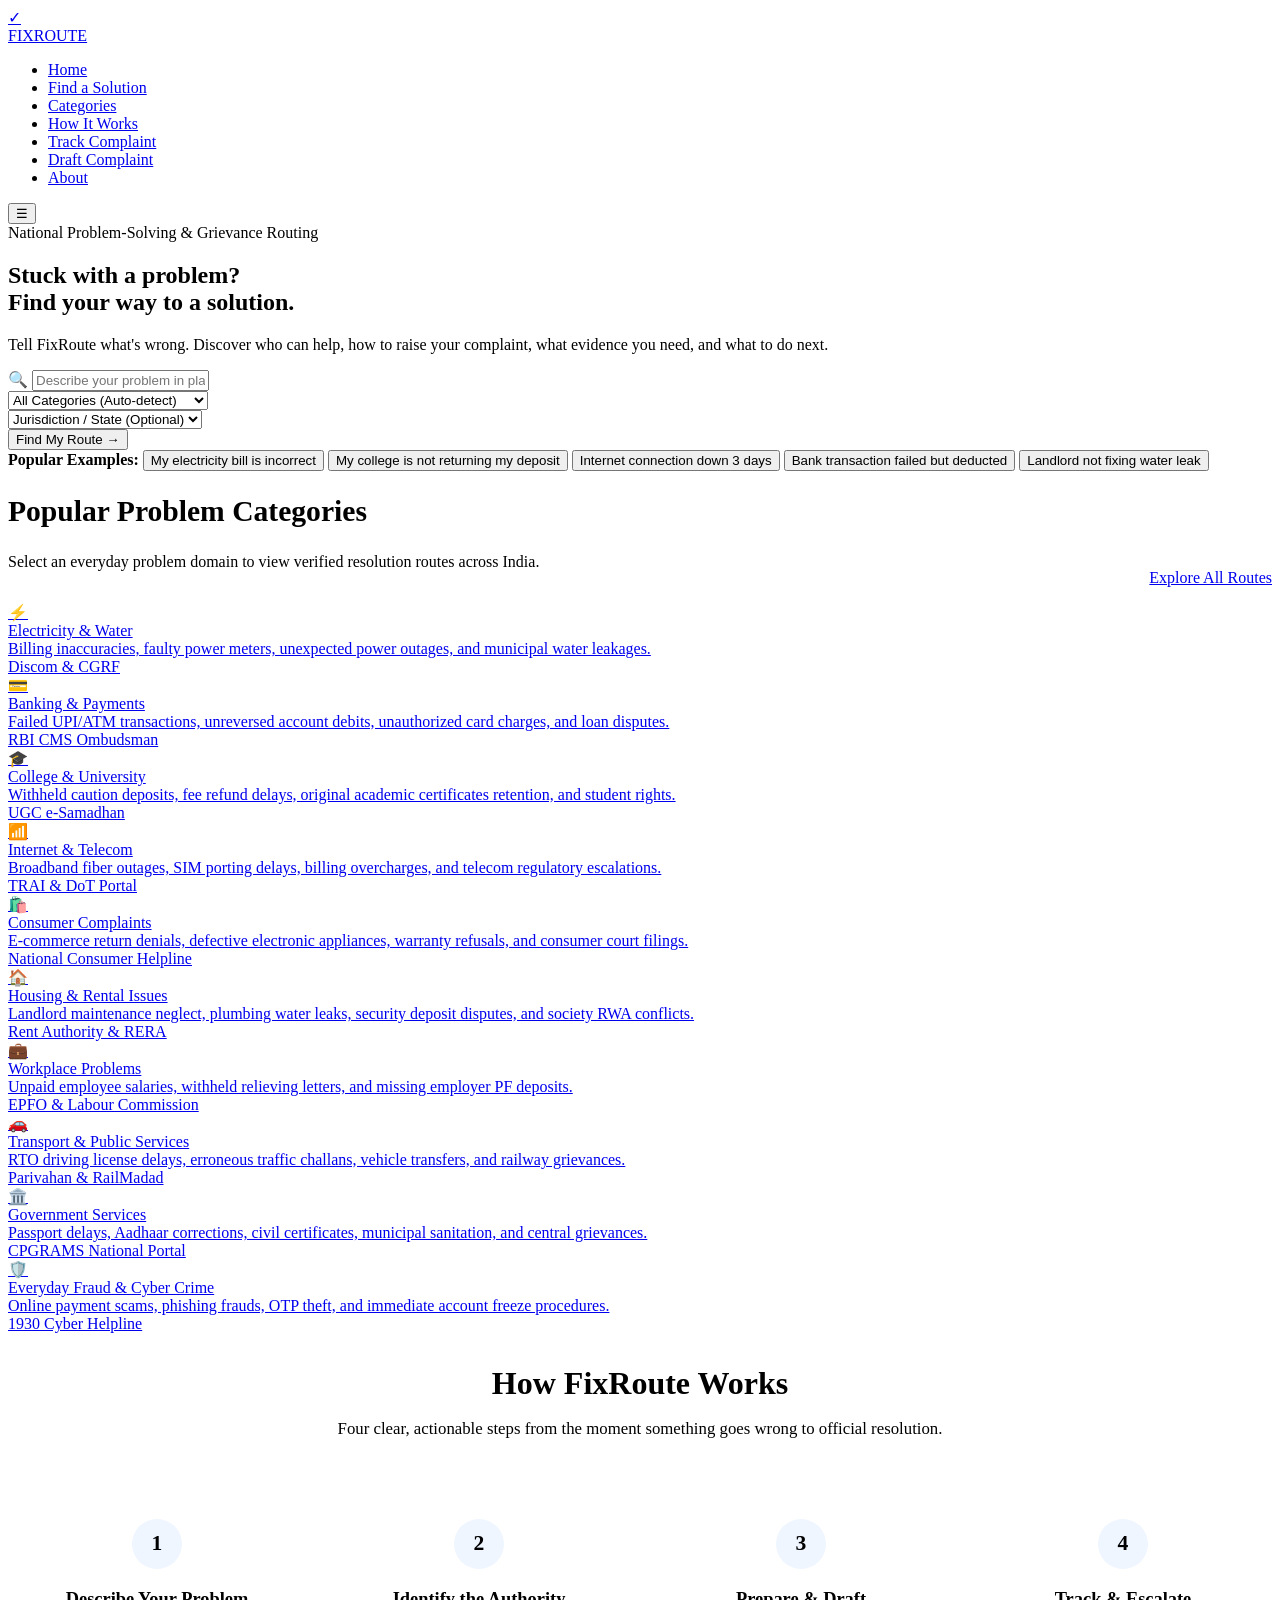
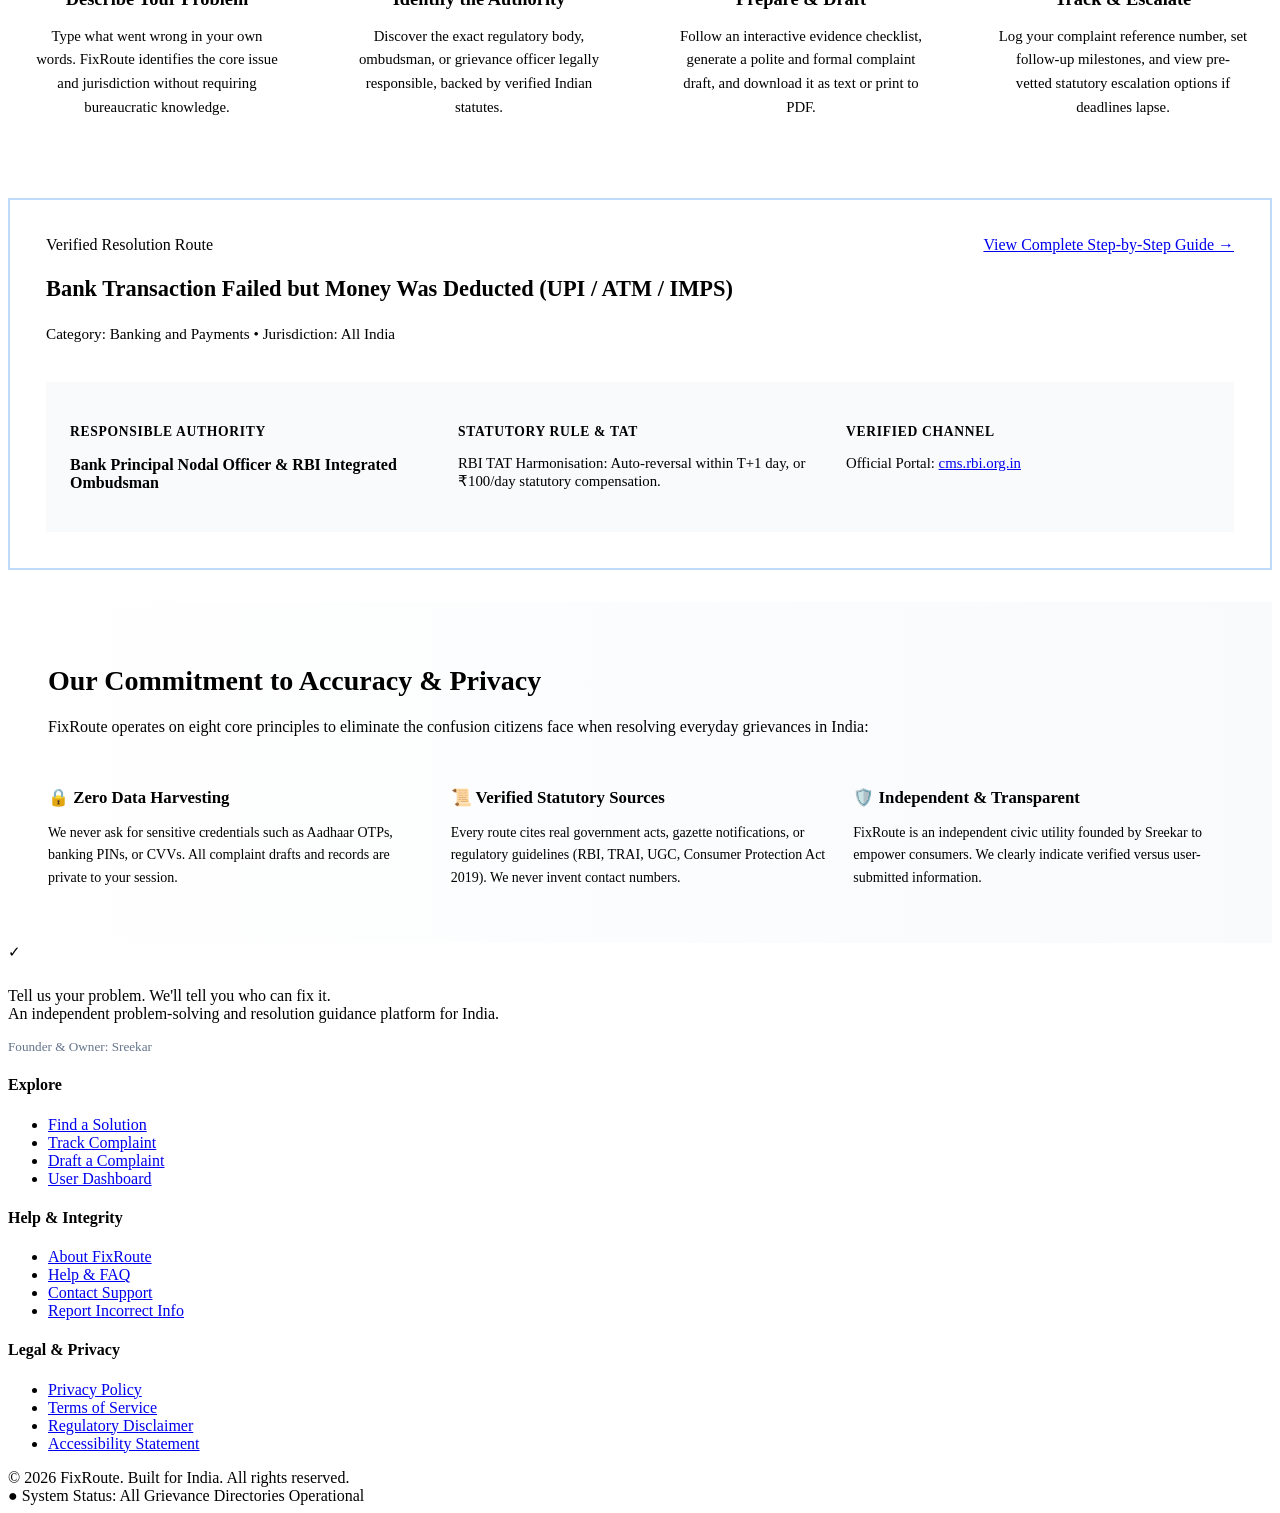
==== frontend/index.html @ 2806e654 "Initial commit: FixRoute production-ready problem-solving platform" ====
<!DOCTYPE html>
<html lang="en">
<head>
  <meta charset="UTF-8">
  <meta name="viewport" content="width=device-width, initial-scale=1.0">
  <title>FixRoute — Tell us your problem. We'll tell you who can fix it.</title>
  <meta name="description" content="FixRoute is India's problem-solving and complaint-routing platform. Identify responsible authorities, gather evidence, draft complaints, and track resolutions.">
  <link rel="stylesheet" href="/static/css/brand.css">
  <link rel="stylesheet" href="/static/css/layout.css">
  <link rel="stylesheet" href="/static/css/components.css">
  <link rel="preconnect" href="https://fonts.googleapis.com">
  <link rel="preconnect" href="https://fonts.gstatic.com" crossorigin>
  <link href="https://fonts.googleapis.com/css2?family=Inter:wght@400;500;600;700;800&display=swap" rel="stylesheet">
</head>
<body>

  <!-- Navigation Bar -->
  <header class="site-header">
    <div class="header-container">
      <a href="/" class="brand-logo">
        <div class="brand-icon">✓</div>
        <span>FIXROUTE</span>
      </a>
      <ul class="nav-links" id="nav-links">
        <li><a href="/" class="nav-link active">Home</a></li>
        <li><a href="/search" class="nav-link">Find a Solution</a></li>
        <li><a href="#categories" class="nav-link">Categories</a></li>
        <li><a href="#how-it-works" class="nav-link">How It Works</a></li>
        <li><a href="/tracker" class="nav-link">Track Complaint</a></li>
        <li><a href="/complaint-generator" class="nav-link">Draft Complaint</a></li>
        <li><a href="/about" class="nav-link">About</a></li>
      </ul>
      <div class="nav-auth" id="nav-auth-container">
        <!-- Injected dynamically by nav.js -->
      </div>
      <button class="mobile-toggle" id="mobile-menu-toggle" aria-label="Toggle Navigation Menu">☰</button>
    </div>
  </header>

  <!-- Hero Section -->
  <section class="hero-section">
    <div class="hero-content">
      <div class="hero-tagline">National Problem-Solving & Grievance Routing</div>
      <h1 class="hero-title">Stuck with a problem?<br>Find your way to a solution.</h1>
      <p class="hero-subtitle">
        Tell FixRoute what's wrong. Discover who can help, how to raise your complaint, what evidence you need, and what to do next.
      </p>

      <!-- Main Search Box Card -->
      <div class="search-card">
        <form id="hero-search-form" onsubmit="handleHeroSearch(event)">
          <div class="search-input-wrapper">
            <span class="search-icon">🔍</span>
            <input type="text" id="hero-query-input" class="search-input-main" 
                   placeholder="Describe your problem in plain words (e.g. Bank transaction failed, landlord won't fix leak...)" 
                   required autocomplete="off">
          </div>
          <div class="search-filters-row">
            <div>
              <select id="hero-category-select" class="form-select">
                <option value="">All Categories (Auto-detect)</option>
                <option value="electricity-water">Electricity and Water</option>
                <option value="banking-payments">Banking and Payments</option>
                <option value="college-university">College and University</option>
                <option value="internet-telecom">Internet and Telecom</option>
                <option value="housing-rental">Housing and Rental Issues</option>
                <option value="consumer-complaints">Consumer Complaints</option>
                <option value="workplace-problems">Workplace Problems</option>
                <option value="transport-public">Transport and Public Services</option>
                <option value="government-services">Government Services</option>
                <option value="cybercrime-fraud">Cyber Crime & Fraud</option>
              </select>
            </div>
            <div>
              <select id="hero-state-select" class="form-select">
                <option value="">Jurisdiction / State (Optional)</option>
                <option value="All India">All India (National)</option>
                <option value="Maharashtra">Maharashtra</option>
                <option value="Karnataka">Karnataka</option>
                <option value="Delhi">Delhi NCT</option>
                <option value="Tamil Nadu">Tamil Nadu</option>
                <option value="Telangana">Telangana</option>
                <option value="Uttar Pradesh">Uttar Pradesh</option>
                <option value="Gujarat">Gujarat</option>
                <option value="West Bengal">West Bengal</option>
                <option value="Rajasthan">Rajasthan</option>
                <option value="Kerala">Kerala</option>
              </select>
            </div>
            <div>
              <button type="submit" class="btn btn-primary" style="height: 100%; white-space: nowrap;">
                Find My Route &rarr;
              </button>
            </div>
          </div>
        </form>

        <!-- Example Search Chips -->
        <div class="search-examples">
          <span style="font-weight: 600;">Popular Examples:</span>
          <button type="button" class="chip-btn" onclick="populateHeroQuery('My electricity bill is incorrect.')">My electricity bill is incorrect</button>
          <button type="button" class="chip-btn" onclick="populateHeroQuery('My college is not returning my deposit.')">My college is not returning my deposit</button>
          <button type="button" class="chip-btn" onclick="populateHeroQuery('My internet connection has been down for three days.')">Internet connection down 3 days</button>
          <button type="button" class="chip-btn" onclick="populateHeroQuery('My bank transaction failed but money was deducted.')">Bank transaction failed but deducted</button>
          <button type="button" class="chip-btn" onclick="populateHeroQuery('My landlord is not fixing a water leak.')">Landlord not fixing water leak</button>
        </div>
      </div>
    </div>
  </section>

  <!-- Popular Problem Categories Section -->
  <section class="container" id="categories">
    <div style="display: flex; justify-content: space-between; align-items: flex-end; margin-bottom: 1rem;">
      <div>
        <h2 style="font-size: 1.85rem;">Popular Problem Categories</h2>
        <p style="color: var(--text-muted); font-size: 1rem; margin-top: 0.25rem;">
          Select an everyday problem domain to view verified resolution routes across India.
        </p>
      </div>
      <a href="/search" class="btn btn-outline btn-sm">Explore All Routes</a>
    </div>

    <div class="categories-grid" id="categories-container">
      <!-- Loaded dynamically via JavaScript with fallback -->
      <a href="/search?category=electricity-water" class="category-card">
        <div class="category-icon-box">⚡</div>
        <div class="category-title">Electricity & Water</div>
        <div class="category-desc">Billing inaccuracies, faulty power meters, unexpected power outages, and municipal water leakages.</div>
        <span class="badge badge-category" style="align-self: flex-start;">Discom & CGRF</span>
      </a>

      <a href="/search?category=banking-payments" class="category-card">
        <div class="category-icon-box">💳</div>
        <div class="category-title">Banking & Payments</div>
        <div class="category-desc">Failed UPI/ATM transactions, unreversed account debits, unauthorized card charges, and loan disputes.</div>
        <span class="badge badge-category" style="align-self: flex-start;">RBI CMS Ombudsman</span>
      </a>

      <a href="/search?category=college-university" class="category-card">
        <div class="category-icon-box">🎓</div>
        <div class="category-title">College & University</div>
        <div class="category-desc">Withheld caution deposits, fee refund delays, original academic certificates retention, and student rights.</div>
        <span class="badge badge-category" style="align-self: flex-start;">UGC e-Samadhan</span>
      </a>

      <a href="/search?category=internet-telecom" class="category-card">
        <div class="category-icon-box">📶</div>
        <div class="category-title">Internet & Telecom</div>
        <div class="category-desc">Broadband fiber outages, SIM porting delays, billing overcharges, and telecom regulatory escalations.</div>
        <span class="badge badge-category" style="align-self: flex-start;">TRAI & DoT Portal</span>
      </a>

      <a href="/search?category=consumer-complaints" class="category-card">
        <div class="category-icon-box">🛍️</div>
        <div class="category-title">Consumer Complaints</div>
        <div class="category-desc">E-commerce return denials, defective electronic appliances, warranty refusals, and consumer court filings.</div>
        <span class="badge badge-category" style="align-self: flex-start;">National Consumer Helpline</span>
      </a>

      <a href="/search?category=housing-rental" class="category-card">
        <div class="category-icon-box">🏠</div>
        <div class="category-title">Housing & Rental Issues</div>
        <div class="category-desc">Landlord maintenance neglect, plumbing water leaks, security deposit disputes, and society RWA conflicts.</div>
        <span class="badge badge-category" style="align-self: flex-start;">Rent Authority & RERA</span>
      </a>

      <a href="/search?category=workplace-problems" class="category-card">
        <div class="category-icon-box">💼</div>
        <div class="category-title">Workplace Problems</div>
        <div class="category-desc">Unpaid employee salaries, withheld relieving letters, and missing employer PF deposits.</div>
        <span class="badge badge-category" style="align-self: flex-start;">EPFO & Labour Commission</span>
      </a>

      <a href="/search?category=transport-public" class="category-card">
        <div class="category-icon-box">🚗</div>
        <div class="category-title">Transport & Public Services</div>
        <div class="category-desc">RTO driving license delays, erroneous traffic challans, vehicle transfers, and railway grievances.</div>
        <span class="badge badge-category" style="align-self: flex-start;">Parivahan & RailMadad</span>
      </a>

      <a href="/search?category=government-services" class="category-card">
        <div class="category-icon-box">🏛️</div>
        <div class="category-title">Government Services</div>
        <div class="category-desc">Passport delays, Aadhaar corrections, civil certificates, municipal sanitation, and central grievances.</div>
        <span class="badge badge-category" style="align-self: flex-start;">CPGRAMS National Portal</span>
      </a>

      <a href="/search?category=cybercrime-fraud" class="category-card">
        <div class="category-icon-box">🛡️</div>
        <div class="category-title">Everyday Fraud & Cyber Crime</div>
        <div class="category-desc">Online payment scams, phishing frauds, OTP theft, and immediate account freeze procedures.</div>
        <span class="badge badge-category" style="align-self: flex-start;">1930 Cyber Helpline</span>
      </a>
    </div>
  </section>

  <!-- How FixRoute Works Section -->
  <section class="container" id="how-it-works" style="margin-top: 2rem;">
    <div style="text-align: center; max-width: 680px; margin: 0 auto 3rem;">
      <h2 style="font-size: 2rem; margin-bottom: 0.75rem;">How FixRoute Works</h2>
      <p style="color: var(--text-muted); font-size: 1.05rem;">
        Four clear, actionable steps from the moment something goes wrong to official resolution.
      </p>
    </div>

    <div style="display: grid; grid-template-columns: repeat(auto-fit, minmax(240px, 1fr)); gap: 1.5rem;">
      <div class="card" style="text-align: center; padding: 2rem 1.5rem;">
        <div style="width: 50px; height: 50px; background: #EFF6FF; color: var(--secondary-blue); border-radius: 50%; display: flex; align-items: center; justify-content: center; font-size: 1.35rem; font-weight: 800; margin: 0 auto 1.25rem;">1</div>
        <h3 style="font-size: 1.15rem; margin-bottom: 0.5rem;">Describe Your Problem</h3>
        <p style="font-size: 0.925rem; color: var(--text-muted); line-height: 1.6;">
          Type what went wrong in your own words. FixRoute identifies the core issue and jurisdiction without requiring bureaucratic knowledge.
        </p>
      </div>

      <div class="card" style="text-align: center; padding: 2rem 1.5rem;">
        <div style="width: 50px; height: 50px; background: #EFF6FF; color: var(--secondary-blue); border-radius: 50%; display: flex; align-items: center; justify-content: center; font-size: 1.35rem; font-weight: 800; margin: 0 auto 1.25rem;">2</div>
        <h3 style="font-size: 1.15rem; margin-bottom: 0.5rem;">Identify the Authority</h3>
        <p style="font-size: 0.925rem; color: var(--text-muted); line-height: 1.6;">
          Discover the exact regulatory body, ombudsman, or grievance officer legally responsible, backed by verified Indian statutes.
        </p>
      </div>

      <div class="card" style="text-align: center; padding: 2rem 1.5rem;">
        <div style="width: 50px; height: 50px; background: #EFF6FF; color: var(--secondary-blue); border-radius: 50%; display: flex; align-items: center; justify-content: center; font-size: 1.35rem; font-weight: 800; margin: 0 auto 1.25rem;">3</div>
        <h3 style="font-size: 1.15rem; margin-bottom: 0.5rem;">Prepare & Draft</h3>
        <p style="font-size: 0.925rem; color: var(--text-muted); line-height: 1.6;">
          Follow an interactive evidence checklist, generate a polite and formal complaint draft, and download it as text or print to PDF.
        </p>
      </div>

      <div class="card" style="text-align: center; padding: 2rem 1.5rem;">
        <div style="width: 50px; height: 50px; background: #EFF6FF; color: var(--secondary-blue); border-radius: 50%; display: flex; align-items: center; justify-content: center; font-size: 1.35rem; font-weight: 800; margin: 0 auto 1.25rem;">4</div>
        <h3 style="font-size: 1.15rem; margin-bottom: 0.5rem;">Track & Escalate</h3>
        <p style="font-size: 0.925rem; color: var(--text-muted); line-height: 1.6;">
          Log your complaint reference number, set follow-up milestones, and view pre-vetted statutory escalation options if deadlines lapse.
        </p>
      </div>
    </div>
  </section>

  <!-- Example Solution Route Section -->
  <section class="container" style="margin-top: 2rem;">
    <div class="card" style="border: 2px solid #BFDBFE; background: #FFFFFF; padding: 2.25rem;">
      <div style="display: flex; justify-content: space-between; align-items: flex-start; flex-wrap: wrap; gap: 1rem; margin-bottom: 1.25rem;">
        <div>
          <span class="badge badge-verified" style="margin-bottom: 0.5rem;">Verified Resolution Route</span>
          <h3 style="font-size: 1.4rem; color: var(--primary-navy);">Bank Transaction Failed but Money Was Deducted (UPI / ATM / IMPS)</h3>
          <p style="color: var(--text-muted); font-size: 0.95rem;">Category: Banking and Payments &bull; Jurisdiction: All India</p>
        </div>
        <a href="/route-detail?id=bank-transaction-failed-money-deducted" class="btn btn-primary btn-sm">View Complete Step-by-Step Guide &rarr;</a>
      </div>

      <div style="display: grid; grid-template-columns: repeat(auto-fit, minmax(280px, 1fr)); gap: 1.5rem; margin-top: 1.5rem; background: #F8FAFC; padding: 1.5rem; border-radius: var(--radius-md);">
        <div>
          <h4 style="font-size: 0.85rem; text-transform: uppercase; color: var(--text-muted); letter-spacing: 0.05em; margin-bottom: 0.35rem;">Responsible Authority</h4>
          <p style="font-weight: 700; color: var(--primary-navy);">Bank Principal Nodal Officer & RBI Integrated Ombudsman</p>
        </div>
        <div>
          <h4 style="font-size: 0.85rem; text-transform: uppercase; color: var(--text-muted); letter-spacing: 0.05em; margin-bottom: 0.35rem;">Statutory Rule & TAT</h4>
          <p style="font-size: 0.925rem;">RBI TAT Harmonisation: Auto-reversal within T+1 day, or ₹100/day statutory compensation.</p>
        </div>
        <div>
          <h4 style="font-size: 0.85rem; text-transform: uppercase; color: var(--text-muted); letter-spacing: 0.05em; margin-bottom: 0.35rem;">Verified Channel</h4>
          <p style="font-size: 0.925rem;">Official Portal: <a href="https://cms.rbi.org.in/" target="_blank" rel="noopener">cms.rbi.org.in</a></p>
        </div>
      </div>
    </div>
  </section>

  <!-- Trust & Transparency Section -->
  <section class="container" style="margin-top: 2rem;">
    <div class="card" style="padding: 2.5rem; background: linear-gradient(to right, #FFFFFF, #F8FAFC);">
      <h2 style="font-size: 1.75rem; margin-bottom: 1rem;">Our Commitment to Accuracy & Privacy</h2>
      <p style="color: var(--text-muted); line-height: 1.7; font-size: 1rem; margin-bottom: 1.5rem;">
        FixRoute operates on eight core principles to eliminate the confusion citizens face when resolving everyday grievances in India:
      </p>

      <div style="display: grid; grid-template-columns: repeat(auto-fit, minmax(280px, 1fr)); gap: 1.5rem;">
        <div>
          <h4 style="font-size: 1.05rem; margin-bottom: 0.35rem; color: var(--primary-navy);">🔒 Zero Data Harvesting</h4>
          <p style="font-size: 0.875rem; color: var(--text-muted); line-height: 1.6;">
            We never ask for sensitive credentials such as Aadhaar OTPs, banking PINs, or CVVs. All complaint drafts and records are private to your session.
          </p>
        </div>

        <div>
          <h4 style="font-size: 1.05rem; margin-bottom: 0.35rem; color: var(--primary-navy);">📜 Verified Statutory Sources</h4>
          <p style="font-size: 0.875rem; color: var(--text-muted); line-height: 1.6;">
            Every route cites real government acts, gazette notifications, or regulatory guidelines (RBI, TRAI, UGC, Consumer Protection Act 2019). We never invent contact numbers.
          </p>
        </div>

        <div>
          <h4 style="font-size: 1.05rem; margin-bottom: 0.35rem; color: var(--primary-navy);">🛡️ Independent & Transparent</h4>
          <p style="font-size: 0.875rem; color: var(--text-muted); line-height: 1.6;">
            FixRoute is an independent civic utility founded by Sreekar to empower consumers. We clearly indicate verified versus user-submitted information.
          </p>
        </div>
      </div>
    </div>
  </section>

  <!-- Site Footer -->
  <footer class="site-footer">
    <div class="footer-container">
      <div class="footer-brand">
        <div style="display:flex; align-items:center; gap:0.5rem; margin-bottom:0.75rem;">
          <div class="brand-icon" style="width:28px; height:28px; font-size:0.95rem;">✓</div>
          <span style="font-size:1.3rem; font-weight:800; color:white;">FIXROUTE</span>
        </div>
        <p style="margin-bottom: 1rem;">
          Tell us your problem. We'll tell you who can fix it.<br>
          An independent problem-solving and resolution guidance platform for India.
        </p>
        <p style="font-size: 0.825rem; color: #64748B;">
          Founder & Owner: Sreekar
        </p>
      </div>

      <div class="footer-col">
        <h4>Explore</h4>
        <ul>
          <li><a href="/search">Find a Solution</a></li>
          <li><a href="/tracker">Track Complaint</a></li>
          <li><a href="/complaint-generator">Draft a Complaint</a></li>
          <li><a href="/dashboard">User Dashboard</a></li>
        </ul>
      </div>

      <div class="footer-col">
        <h4>Help & Integrity</h4>
        <ul>
          <li><a href="/about">About FixRoute</a></li>
          <li><a href="/help">Help & FAQ</a></li>
          <li><a href="/help#contact">Contact Support</a></li>
          <li><a href="javascript:void(0)" onclick="openCorrectionModal()">Report Incorrect Info</a></li>
        </ul>
      </div>

      <div class="footer-col">
        <h4>Legal & Privacy</h4>
        <ul>
          <li><a href="/privacy">Privacy Policy</a></li>
          <li><a href="/terms">Terms of Service</a></li>
          <li><a href="/terms#disclaimer">Regulatory Disclaimer</a></li>
          <li><a href="/terms#accessibility">Accessibility Statement</a></li>
        </ul>
      </div>
    </div>

    <div class="footer-bottom">
      <div>&copy; 2026 FixRoute. Built for India. All rights reserved.</div>
      <div>
        <span style="color: var(--accent-teal);">●</span> System Status: All Grievance Directories Operational
      </div>
    </div>
  </footer>

  <!-- Scripts -->
  <script src="/static/js/api.js"></script>
  <script src="/static/js/nav.js"></script>
  <script>
    function populateHeroQuery(text) {
      const input = document.getElementById("hero-query-input");
      if (input) {
        input.value = text;
        input.focus();
      }
    }

    function handleHeroSearch(e) {
      e.preventDefault();
      const query = document.getElementById("hero-query-input").value.trim();
      const category = document.getElementById("hero-category-select").value;
      const state = document.getElementById("hero-state-select").value;

      const params = new URLSearchParams();
      if (query) params.append("q", query);
      if (category) params.append("category", category);
      if (state) params.append("state", state);

      window.location.href = `/search?${params.toString()}`;
    }

    function openCorrectionModal() {
      showToast("To report an incorrect route or broken link, please open any route details page and click 'Report Incorrect Information'.", "info");
    }
  </script>
</body>
</html>
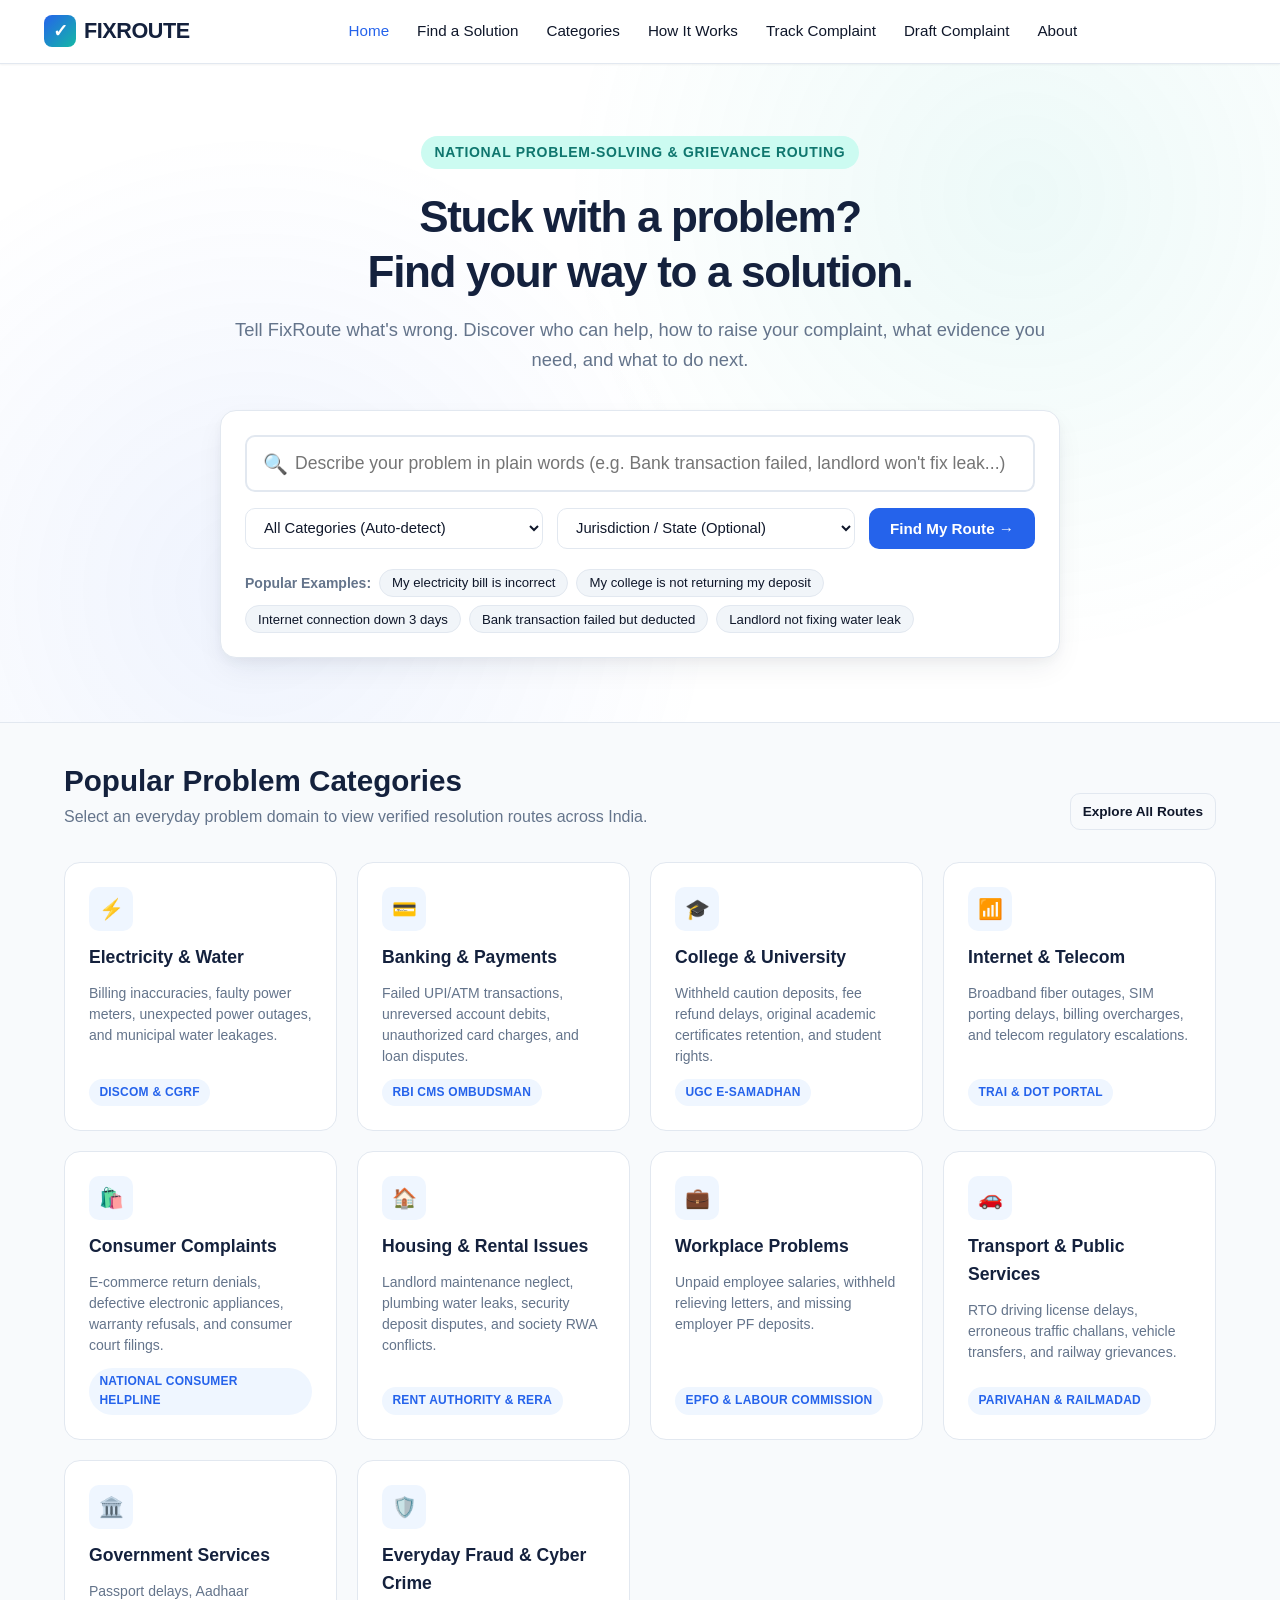
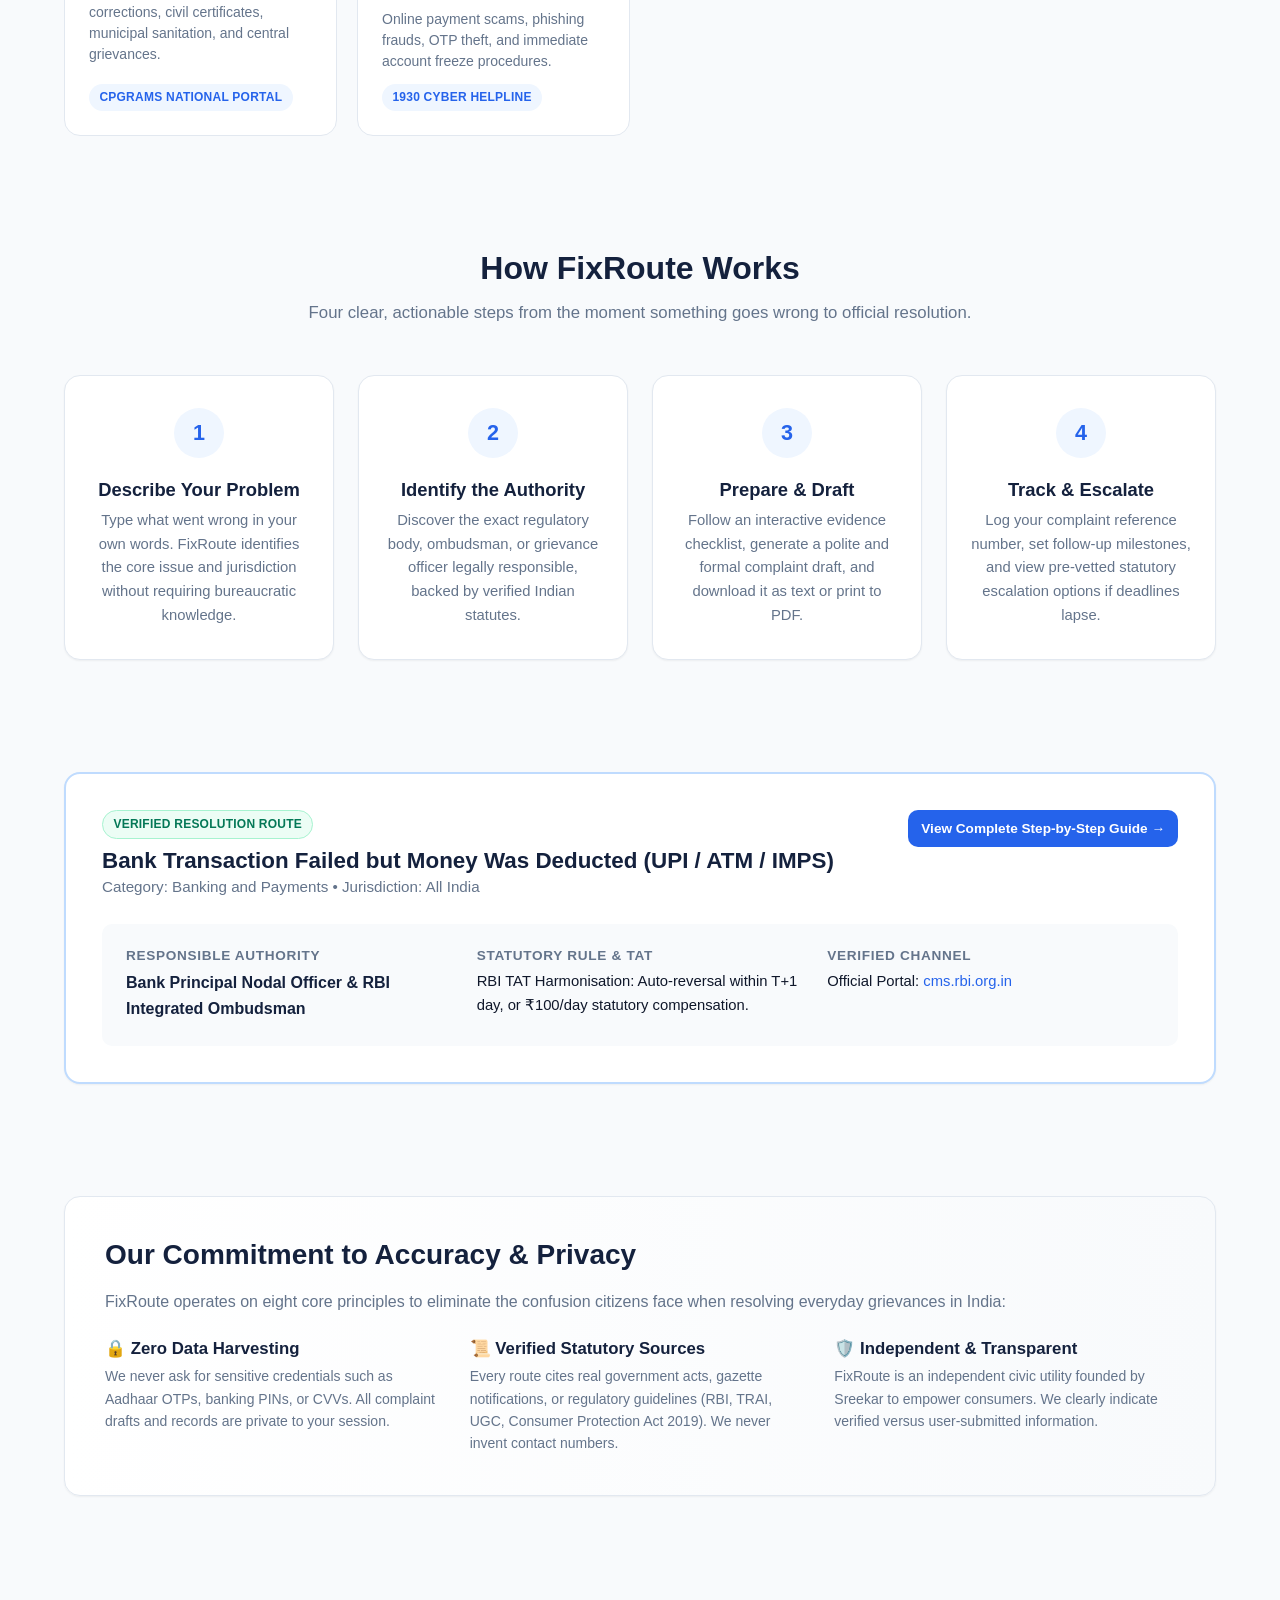
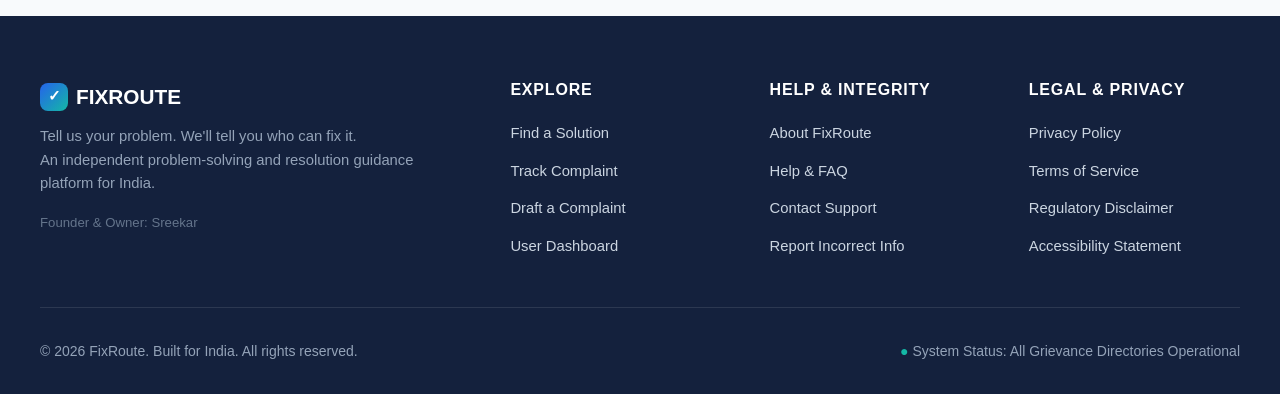
==== commit 827b7a5a: "Update links and stylesheet paths in index.html" ====
--- a/frontend/index.html
+++ b/frontend/index.html
@@ -5,9 +5,9 @@
   <meta name="viewport" content="width=device-width, initial-scale=1.0">
   <title>FixRoute — Tell us your problem. We'll tell you who can fix it.</title>
   <meta name="description" content="FixRoute is India's problem-solving and complaint-routing platform. Identify responsible authorities, gather evidence, draft complaints, and track resolutions.">
-  <link rel="stylesheet" href="/static/css/brand.css">
-  <link rel="stylesheet" href="/static/css/layout.css">
-  <link rel="stylesheet" href="/static/css/components.css">
+ <link rel="stylesheet" href="css/brand.css">
+<link rel="stylesheet" href="css/layout.css">
+<link rel="stylesheet" href="css/components.css">
   <link rel="preconnect" href="https://fonts.googleapis.com">
   <link rel="preconnect" href="https://fonts.gstatic.com" crossorigin>
   <link href="https://fonts.googleapis.com/css2?family=Inter:wght@400;500;600;700;800&display=swap" rel="stylesheet">
@@ -23,12 +23,12 @@
       </a>
       <ul class="nav-links" id="nav-links">
         <li><a href="/" class="nav-link active">Home</a></li>
-        <li><a href="/search" class="nav-link">Find a Solution</a></li>
+       <li><a href="search.html" class="nav-link">Find a Solution</a></li>
         <li><a href="#categories" class="nav-link">Categories</a></li>
         <li><a href="#how-it-works" class="nav-link">How It Works</a></li>
-        <li><a href="/tracker" class="nav-link">Track Complaint</a></li>
-        <li><a href="/complaint-generator" class="nav-link">Draft Complaint</a></li>
-        <li><a href="/about" class="nav-link">About</a></li>
+        <li><a href="tracker.html" class="nav-link">Track Complaint</a></li>
+        <li><a href="complaint-generator.html" class="nav-link">Draft Complaint</a></li>
+       <li><a href="about.html" class="nav-link">About</a></li>
       </ul>
       <div class="nav-auth" id="nav-auth-container">
         <!-- Injected dynamically by nav.js -->
--- a/frontend/css/brand.css
+++ b/frontend/css/brand.css
@@ -0,0 +1,66 @@
+/* FixRoute Brand Styling & Design Tokens */
+:root {
+  --primary-navy: #14213D;
+  --secondary-blue: #2563EB;
+  --secondary-blue-hover: #1D4ED8;
+  --accent-teal: #14B8A6;
+  --accent-teal-dark: #0F766E;
+  --accent-teal-light: #CCFBF1;
+  --bg-offwhite: #F8FAFC;
+  --bg-white: #FFFFFF;
+  --text-dark: #0F172A;
+  --text-muted: #64748B;
+  --border-color: #E2E8F0;
+  --border-focus: #3B82F6;
+  --success: #10B981;
+  --success-bg: #ECFDF5;
+  --warning: #F59E0B;
+  --warning-bg: #FFFBEB;
+  --error: #EF4444;
+  --error-bg: #FEF2F2;
+  --font-sans: 'Inter', -apple-system, BlinkMacSystemFont, 'Segoe UI', Roboto, Helvetica, Arial, sans-serif;
+  --shadow-sm: 0 1px 2px 0 rgba(0, 0, 0, 0.05);
+  --shadow-md: 0 4px 6px -1px rgba(0, 0, 0, 0.07), 0 2px 4px -2px rgba(0, 0, 0, 0.05);
+  --shadow-lg: 0 10px 15px -3px rgba(0, 0, 0, 0.08), 0 4px 6px -4px rgba(0, 0, 0, 0.04);
+  --radius-sm: 6px;
+  --radius-md: 10px;
+  --radius-lg: 16px;
+  --radius-full: 9999px;
+  --transition-fast: 0.15s ease;
+  --transition-normal: 0.25s ease;
+}
+
+* {
+  box-sizing: border-box;
+  margin: 0;
+  padding: 0;
+}
+
+body {
+  font-family: var(--font-sans);
+  background-color: var(--bg-offwhite);
+  color: var(--text-dark);
+  line-height: 1.6;
+  -webkit-font-smoothing: antialiased;
+}
+
+a {
+  color: var(--secondary-blue);
+  text-decoration: none;
+  transition: color var(--transition-fast);
+}
+
+a:hover {
+  color: var(--secondary-blue-hover);
+  text-decoration: underline;
+}
+
+h1, h2, h3, h4, h5, h6 {
+  color: var(--primary-navy);
+  font-weight: 700;
+  line-height: 1.25;
+}
+
+input, select, textarea, button {
+  font-family: inherit;
+}
--- a/frontend/css/layout.css
+++ b/frontend/css/layout.css
@@ -0,0 +1,233 @@
+/* FixRoute Layout Styles */
+.site-header {
+  background-color: var(--bg-white);
+  border-bottom: 1px solid var(--border-color);
+  position: sticky;
+  top: 0;
+  z-index: 100;
+  box-shadow: var(--shadow-sm);
+}
+
+.header-container {
+  max-width: 1240px;
+  margin: 0 auto;
+  padding: 0.875rem 1.5rem;
+  display: flex;
+  align-items: center;
+  justify-content: space-between;
+}
+
+.brand-logo {
+  display: flex;
+  align-items: center;
+  gap: 0.5rem;
+  font-size: 1.35rem;
+  font-weight: 800;
+  color: var(--primary-navy);
+  text-decoration: none;
+  letter-spacing: -0.02em;
+}
+
+.brand-logo:hover {
+  text-decoration: none;
+}
+
+.brand-icon {
+  width: 32px;
+  height: 32px;
+  background: linear-gradient(135deg, var(--secondary-blue), var(--accent-teal));
+  color: white;
+  display: flex;
+  align-items: center;
+  justify-content: center;
+  border-radius: 8px;
+  font-weight: 900;
+  font-size: 1.1rem;
+}
+
+.nav-links {
+  display: flex;
+  align-items: center;
+  gap: 1.75rem;
+  list-style: none;
+}
+
+.nav-link {
+  color: var(--text-dark);
+  font-weight: 500;
+  font-size: 0.95rem;
+  transition: color var(--transition-fast);
+}
+
+.nav-link:hover, .nav-link.active {
+  color: var(--secondary-blue);
+  text-decoration: none;
+}
+
+.nav-auth {
+  display: flex;
+  align-items: center;
+  gap: 0.875rem;
+}
+
+.mobile-toggle {
+  display: none;
+  background: none;
+  border: none;
+  font-size: 1.5rem;
+  cursor: pointer;
+  color: var(--primary-navy);
+}
+
+/* Page Containers */
+.container {
+  max-width: 1200px;
+  margin: 0 auto;
+  padding: 2.5rem 1.5rem;
+}
+
+.container-narrow {
+  max-width: 860px;
+  margin: 0 auto;
+  padding: 2.5rem 1.5rem;
+}
+
+/* Hero Section */
+.hero-section {
+  background: radial-gradient(circle at 80% 20%, rgba(20, 184, 166, 0.08) 0%, transparent 40%),
+              radial-gradient(circle at 20% 80%, rgba(37, 99, 235, 0.08) 0%, transparent 40%),
+              var(--bg-white);
+  border-bottom: 1px solid var(--border-color);
+  padding: 4.5rem 1.5rem 4rem;
+  text-align: center;
+}
+
+.hero-content {
+  max-width: 840px;
+  margin: 0 auto;
+}
+
+.hero-tagline {
+  display: inline-block;
+  background-color: var(--accent-teal-light);
+  color: var(--accent-teal-dark);
+  font-size: 0.875rem;
+  font-weight: 700;
+  padding: 0.35rem 0.85rem;
+  border-radius: var(--radius-full);
+  margin-bottom: 1.25rem;
+  text-transform: uppercase;
+  letter-spacing: 0.05em;
+}
+
+.hero-title {
+  font-size: 2.75rem;
+  letter-spacing: -0.03em;
+  margin-bottom: 1rem;
+}
+
+.hero-subtitle {
+  font-size: 1.15rem;
+  color: var(--text-muted);
+  line-height: 1.6;
+  margin-bottom: 2.25rem;
+}
+
+/* Footer */
+.site-footer {
+  background-color: var(--primary-navy);
+  color: #94A3B8;
+  padding: 4rem 1.5rem 2rem;
+  margin-top: 5rem;
+}
+
+.footer-container {
+  max-width: 1200px;
+  margin: 0 auto;
+  display: grid;
+  grid-template-columns: 2fr 1fr 1fr 1fr;
+  gap: 3rem;
+  margin-bottom: 3rem;
+}
+
+.footer-brand h3 {
+  color: white;
+  font-size: 1.4rem;
+  margin-bottom: 0.75rem;
+}
+
+.footer-brand p {
+  line-height: 1.6;
+  font-size: 0.925rem;
+}
+
+.footer-col h4 {
+  color: white;
+  font-size: 1rem;
+  margin-bottom: 1.25rem;
+  text-transform: uppercase;
+  letter-spacing: 0.05em;
+}
+
+.footer-col ul {
+  list-style: none;
+  display: flex;
+  flex-direction: column;
+  gap: 0.75rem;
+}
+
+.footer-col a {
+  color: #CBD5E1;
+  font-size: 0.925rem;
+  text-decoration: none;
+  transition: color var(--transition-fast);
+}
+
+.footer-col a:hover {
+  color: white;
+  text-decoration: underline;
+}
+
+.footer-bottom {
+  max-width: 1200px;
+  margin: 0 auto;
+  padding-top: 2rem;
+  border-top: 1px solid rgba(255, 255, 255, 0.1);
+  display: flex;
+  align-items: center;
+  justify-content: space-between;
+  font-size: 0.875rem;
+}
+
+@media (max-width: 768px) {
+  .nav-links {
+    display: none;
+    flex-direction: column;
+    position: absolute;
+    top: 100%;
+    left: 0;
+    right: 0;
+    background: white;
+    padding: 1.5rem;
+    box-shadow: var(--shadow-lg);
+    border-bottom: 1px solid var(--border-color);
+  }
+  .nav-links.open {
+    display: flex;
+  }
+  .mobile-toggle {
+    display: block;
+  }
+  .hero-title {
+    font-size: 2rem;
+  }
+  .footer-container {
+    grid-template-columns: 1fr;
+    gap: 2rem;
+  }
+  .footer-bottom {
+    flex-direction: column;
+    gap: 1rem;
+    text-align: center;
+  }
+}
--- a/frontend/css/components.css
+++ b/frontend/css/components.css
@@ -0,0 +1,439 @@
+/* FixRoute Component Styles */
+
+/* Buttons */
+.btn {
+  display: inline-flex;
+  align-items: center;
+  justify-content: center;
+  gap: 0.5rem;
+  padding: 0.65rem 1.25rem;
+  font-size: 0.95rem;
+  font-weight: 600;
+  border-radius: var(--radius-md);
+  cursor: pointer;
+  border: 1px solid transparent;
+  transition: all var(--transition-fast);
+  text-decoration: none;
+}
+
+.btn:hover {
+  text-decoration: none;
+}
+
+.btn-primary {
+  background-color: var(--secondary-blue);
+  color: white;
+}
+.btn-primary:hover {
+  background-color: var(--secondary-blue-hover);
+  color: white;
+  box-shadow: 0 4px 12px rgba(37, 99, 235, 0.25);
+}
+
+.btn-teal {
+  background-color: var(--accent-teal);
+  color: white;
+}
+.btn-teal:hover {
+  background-color: var(--accent-teal-dark);
+  color: white;
+}
+
+.btn-outline {
+  background-color: transparent;
+  border-color: var(--border-color);
+  color: var(--text-dark);
+}
+.btn-outline:hover {
+  background-color: #F1F5F9;
+  border-color: #CBD5E1;
+}
+
+.btn-navy {
+  background-color: var(--primary-navy);
+  color: white;
+}
+.btn-navy:hover {
+  background-color: #0E1726;
+  color: white;
+}
+
+.btn-sm {
+  padding: 0.4rem 0.75rem;
+  font-size: 0.85rem;
+}
+
+.btn-lg {
+  padding: 0.85rem 1.75rem;
+  font-size: 1.05rem;
+}
+
+/* Search Box Component */
+.search-card {
+  background: white;
+  border-radius: var(--radius-lg);
+  padding: 1.5rem;
+  box-shadow: 0 12px 30px -5px rgba(20, 33, 61, 0.08), 0 4px 10px rgba(0, 0, 0, 0.03);
+  border: 1px solid var(--border-color);
+  text-align: left;
+}
+
+.search-input-wrapper {
+  position: relative;
+  margin-bottom: 1rem;
+}
+
+.search-input-main {
+  width: 100%;
+  padding: 1rem 1.25rem 1rem 3rem;
+  font-size: 1.1rem;
+  border: 2px solid var(--border-color);
+  border-radius: var(--radius-md);
+  outline: none;
+  transition: border-color var(--transition-fast);
+}
+
+.search-input-main:focus {
+  border-color: var(--border-focus);
+  box-shadow: 0 0 0 4px rgba(59, 130, 246, 0.15);
+}
+
+.search-icon {
+  position: absolute;
+  left: 1.1rem;
+  top: 50%;
+  transform: translateY(-50%);
+  color: var(--text-muted);
+  font-size: 1.25rem;
+}
+
+.search-filters-row {
+  display: grid;
+  grid-template-columns: 1fr 1fr auto;
+  gap: 0.875rem;
+}
+
+.form-select, .form-input, .form-textarea {
+  width: 100%;
+  padding: 0.65rem 0.875rem;
+  font-size: 0.925rem;
+  border: 1px solid var(--border-color);
+  border-radius: var(--radius-md);
+  background-color: white;
+  color: var(--text-dark);
+  outline: none;
+}
+
+.form-select:focus, .form-input:focus, .form-textarea:focus {
+  border-color: var(--border-focus);
+  box-shadow: 0 0 0 3px rgba(59, 130, 246, 0.15);
+}
+
+/* Example Search Chips */
+.search-examples {
+  margin-top: 1.25rem;
+  display: flex;
+  align-items: center;
+  flex-wrap: wrap;
+  gap: 0.5rem;
+  font-size: 0.875rem;
+  color: var(--text-muted);
+}
+
+.chip-btn {
+  background-color: #F1F5F9;
+  border: 1px solid var(--border-color);
+  padding: 0.35rem 0.75rem;
+  border-radius: var(--radius-full);
+  font-size: 0.825rem;
+  color: var(--text-dark);
+  cursor: pointer;
+  transition: all var(--transition-fast);
+}
+
+.chip-btn:hover {
+  background-color: #E2E8F0;
+  border-color: #CBD5E1;
+  color: var(--secondary-blue);
+}
+
+/* Cards & Badges */
+.card {
+  background: white;
+  border-radius: var(--radius-lg);
+  border: 1px solid var(--border-color);
+  padding: 1.5rem;
+  box-shadow: var(--shadow-sm);
+  transition: transform var(--transition-fast), box-shadow var(--transition-fast);
+}
+
+.card:hover {
+  box-shadow: var(--shadow-md);
+}
+
+.card-interactive:hover {
+  transform: translateY(-3px);
+  box-shadow: var(--shadow-lg);
+  border-color: #CBD5E1;
+}
+
+.badge {
+  display: inline-flex;
+  align-items: center;
+  gap: 0.3rem;
+  padding: 0.25rem 0.65rem;
+  border-radius: var(--radius-full);
+  font-size: 0.75rem;
+  font-weight: 700;
+  letter-spacing: 0.02em;
+  text-transform: uppercase;
+}
+
+.badge-verified {
+  background-color: #ECFDF5;
+  color: #047857;
+  border: 1px solid #A7F3D0;
+}
+
+.badge-unverified {
+  background-color: #FFFBEB;
+  color: #B45309;
+  border: 1px solid #FDE68A;
+}
+
+.badge-outdated {
+  background-color: #FEF2F2;
+  color: #B91C1C;
+  border: 1px solid #FECACA;
+}
+
+.badge-category {
+  background-color: #EFF6FF;
+  color: var(--secondary-blue);
+}
+
+/* Status Badges */
+.status-draft { background-color: #F1F5F9; color: #475569; }
+.status-submitted { background-color: #EFF6FF; color: #1D4ED8; }
+.status-in-progress { background-color: #FFFBEB; color: #B45309; }
+.status-resolved { background-color: #ECFDF5; color: #047857; }
+.status-closed { background-color: #E2E8F0; color: #334155; }
+.status-escalation { background-color: #FEF2F2; color: #B91C1C; }
+
+/* Grid of Categories */
+.categories-grid {
+  display: grid;
+  grid-template-columns: repeat(auto-fill, minmax(260px, 1fr));
+  gap: 1.25rem;
+  margin-top: 2rem;
+}
+
+.category-card {
+  background: white;
+  border-radius: var(--radius-lg);
+  border: 1px solid var(--border-color);
+  padding: 1.5rem;
+  display: flex;
+  flex-direction: column;
+  gap: 0.75rem;
+  cursor: pointer;
+  transition: all var(--transition-fast);
+  text-decoration: none;
+  color: inherit;
+}
+
+.category-card:hover {
+  transform: translateY(-3px);
+  border-color: var(--secondary-blue);
+  box-shadow: var(--shadow-md);
+  text-decoration: none;
+}
+
+.category-icon-box {
+  width: 44px;
+  height: 44px;
+  border-radius: var(--radius-md);
+  background: #EFF6FF;
+  color: var(--secondary-blue);
+  display: flex;
+  align-items: center;
+  justify-content: center;
+  font-size: 1.25rem;
+}
+
+.category-title {
+  font-size: 1.1rem;
+  font-weight: 700;
+  color: var(--primary-navy);
+}
+
+.category-desc {
+  font-size: 0.875rem;
+  color: var(--text-muted);
+  line-height: 1.5;
+  flex-grow: 1;
+}
+
+/* Steps Accordion / Timeline */
+.step-item {
+  background: white;
+  border: 1px solid var(--border-color);
+  border-radius: var(--radius-lg);
+  padding: 1.5rem;
+  margin-bottom: 1rem;
+  position: relative;
+}
+
+.step-header {
+  display: flex;
+  align-items: flex-start;
+  gap: 1rem;
+}
+
+.step-num-badge {
+  background: var(--primary-navy);
+  color: white;
+  width: 32px;
+  height: 32px;
+  border-radius: 50%;
+  display: flex;
+  align-items: center;
+  justify-content: center;
+  font-weight: 700;
+  flex-shrink: 0;
+}
+
+.step-num-badge.completed {
+  background: var(--success);
+}
+
+.step-title {
+  font-size: 1.1rem;
+  font-weight: 700;
+  color: var(--primary-navy);
+  margin-bottom: 0.35rem;
+}
+
+.step-desc {
+  font-size: 0.95rem;
+  color: #334155;
+  line-height: 1.6;
+}
+
+.step-warning {
+  margin-top: 0.85rem;
+  padding: 0.75rem 1rem;
+  background-color: var(--warning-bg);
+  border-left: 4px solid var(--warning);
+  border-radius: var(--radius-sm);
+  font-size: 0.875rem;
+  color: #92400E;
+}
+
+/* Evidence Checklist */
+.checklist-container {
+  background: white;
+  border: 1px solid var(--border-color);
+  border-radius: var(--radius-lg);
+  padding: 1.75rem;
+}
+
+.checklist-item {
+  display: flex;
+  align-items: flex-start;
+  gap: 0.875rem;
+  padding: 1rem 0;
+  border-bottom: 1px solid var(--border-color);
+}
+
+.checklist-item:last-child {
+  border-bottom: none;
+}
+
+.checklist-checkbox {
+  width: 20px;
+  height: 20px;
+  margin-top: 0.2rem;
+  cursor: pointer;
+  accent-color: var(--secondary-blue);
+}
+
+.checklist-label {
+  font-weight: 600;
+  color: var(--text-dark);
+  font-size: 0.975rem;
+  cursor: pointer;
+}
+
+.checklist-reason {
+  font-size: 0.85rem;
+  color: var(--text-muted);
+  margin-top: 0.2rem;
+}
+
+/* Modals */
+.modal-overlay {
+  display: none;
+  position: fixed;
+  inset: 0;
+  background-color: rgba(15, 23, 42, 0.6);
+  backdrop-filter: blur(4px);
+  z-index: 1000;
+  align-items: center;
+  justify-content: center;
+  padding: 1.5rem;
+}
+
+.modal-overlay.open {
+  display: flex;
+}
+
+.modal-dialog {
+  background: white;
+  border-radius: var(--radius-lg);
+  width: 100%;
+  max-width: 540px;
+  max-height: 90vh;
+  overflow-y: auto;
+  box-shadow: 0 25px 50px -12px rgba(0, 0, 0, 0.25);
+  padding: 2rem;
+  position: relative;
+}
+
+.modal-close {
+  position: absolute;
+  top: 1.25rem;
+  right: 1.25rem;
+  background: none;
+  border: none;
+  font-size: 1.5rem;
+  cursor: pointer;
+  color: var(--text-muted);
+}
+
+.modal-title {
+  font-size: 1.4rem;
+  margin-bottom: 1.25rem;
+}
+
+/* Alerts */
+.alert {
+  padding: 1rem 1.25rem;
+  border-radius: var(--radius-md);
+  font-size: 0.925rem;
+  margin-bottom: 1rem;
+  display: flex;
+  align-items: flex-start;
+  gap: 0.75rem;
+}
+
+.alert-info { background: #EFF6FF; border: 1px solid #BFDBFE; color: #1E40AF; }
+.alert-success { background: #ECFDF5; border: 1px solid #A7F3D0; color: #065F46; }
+.alert-warning { background: #FFFBEB; border: 1px solid #FDE68A; color: #92400E; }
+.alert-danger { background: #FEF2F2; border: 1px solid #FECACA; color: #991B1B; }
+
+@media (max-width: 640px) {
+  .search-filters-row {
+    grid-template-columns: 1fr;
+  }
+}
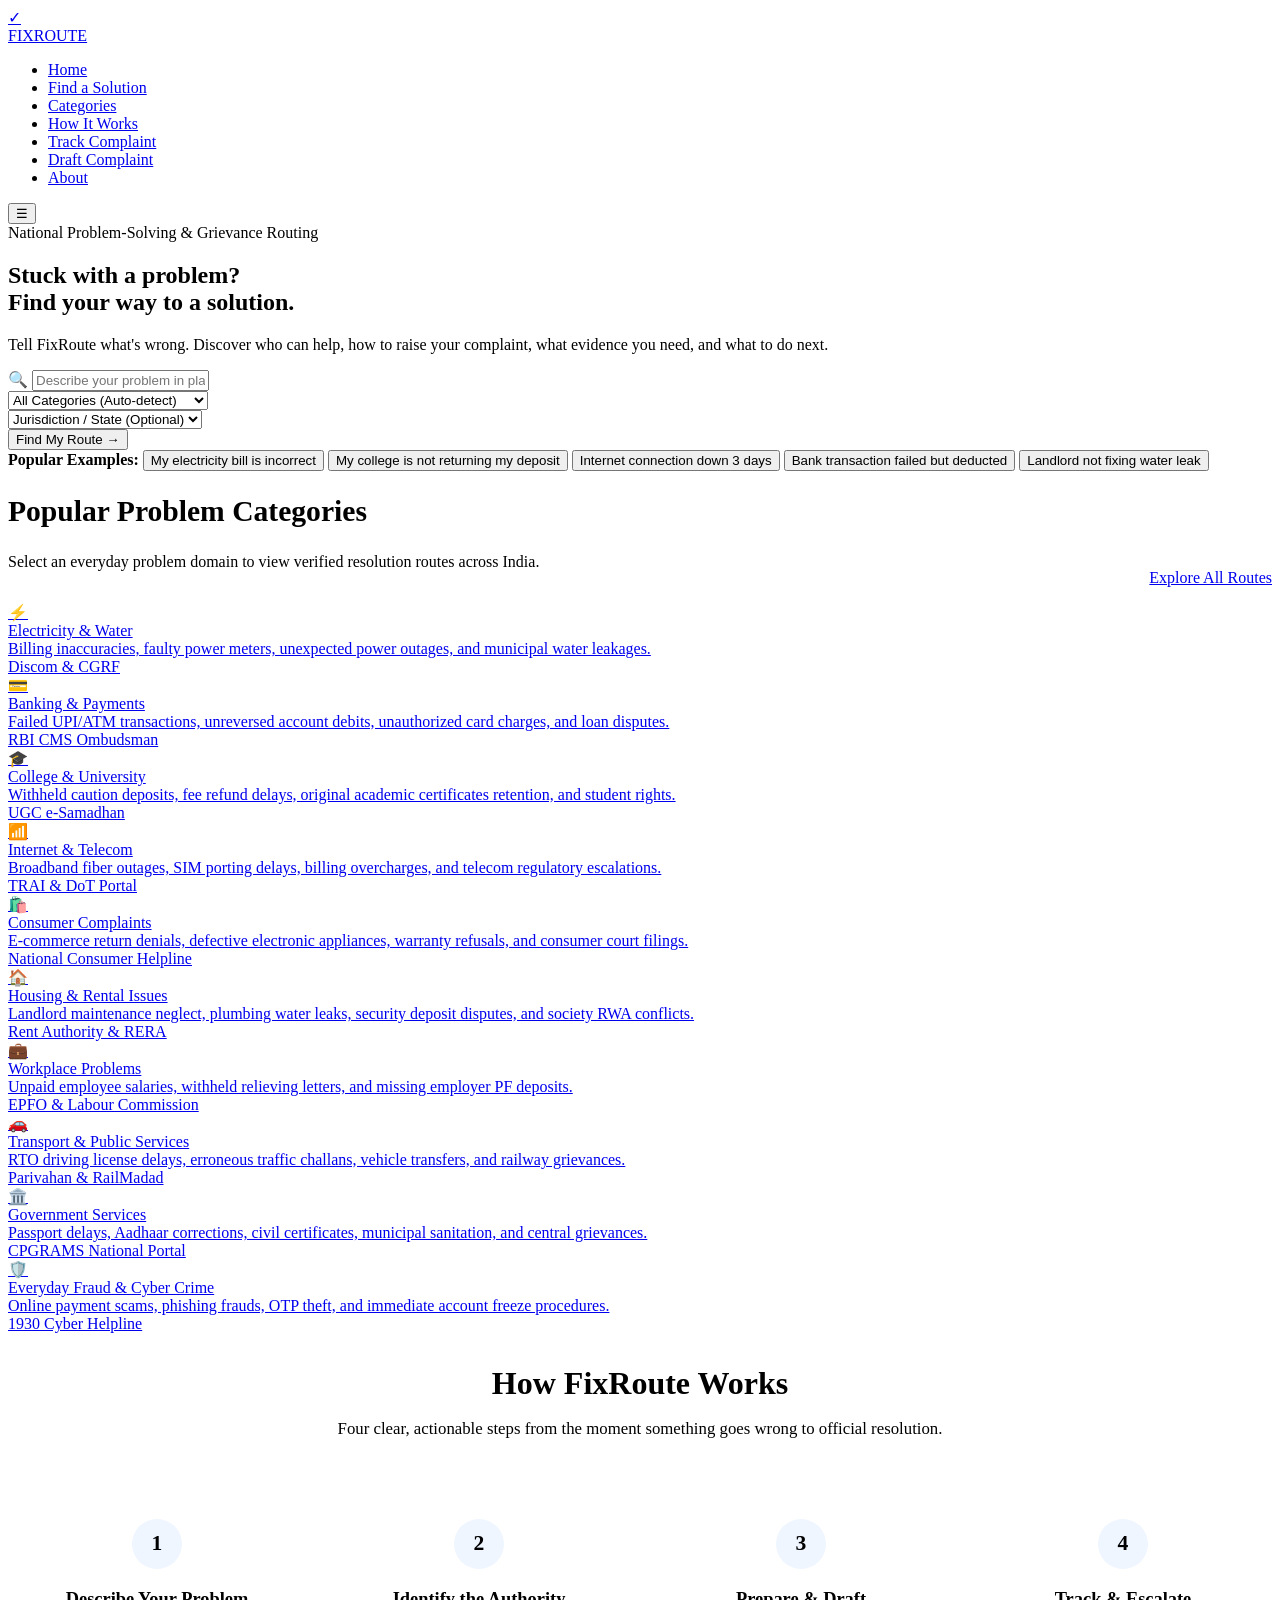
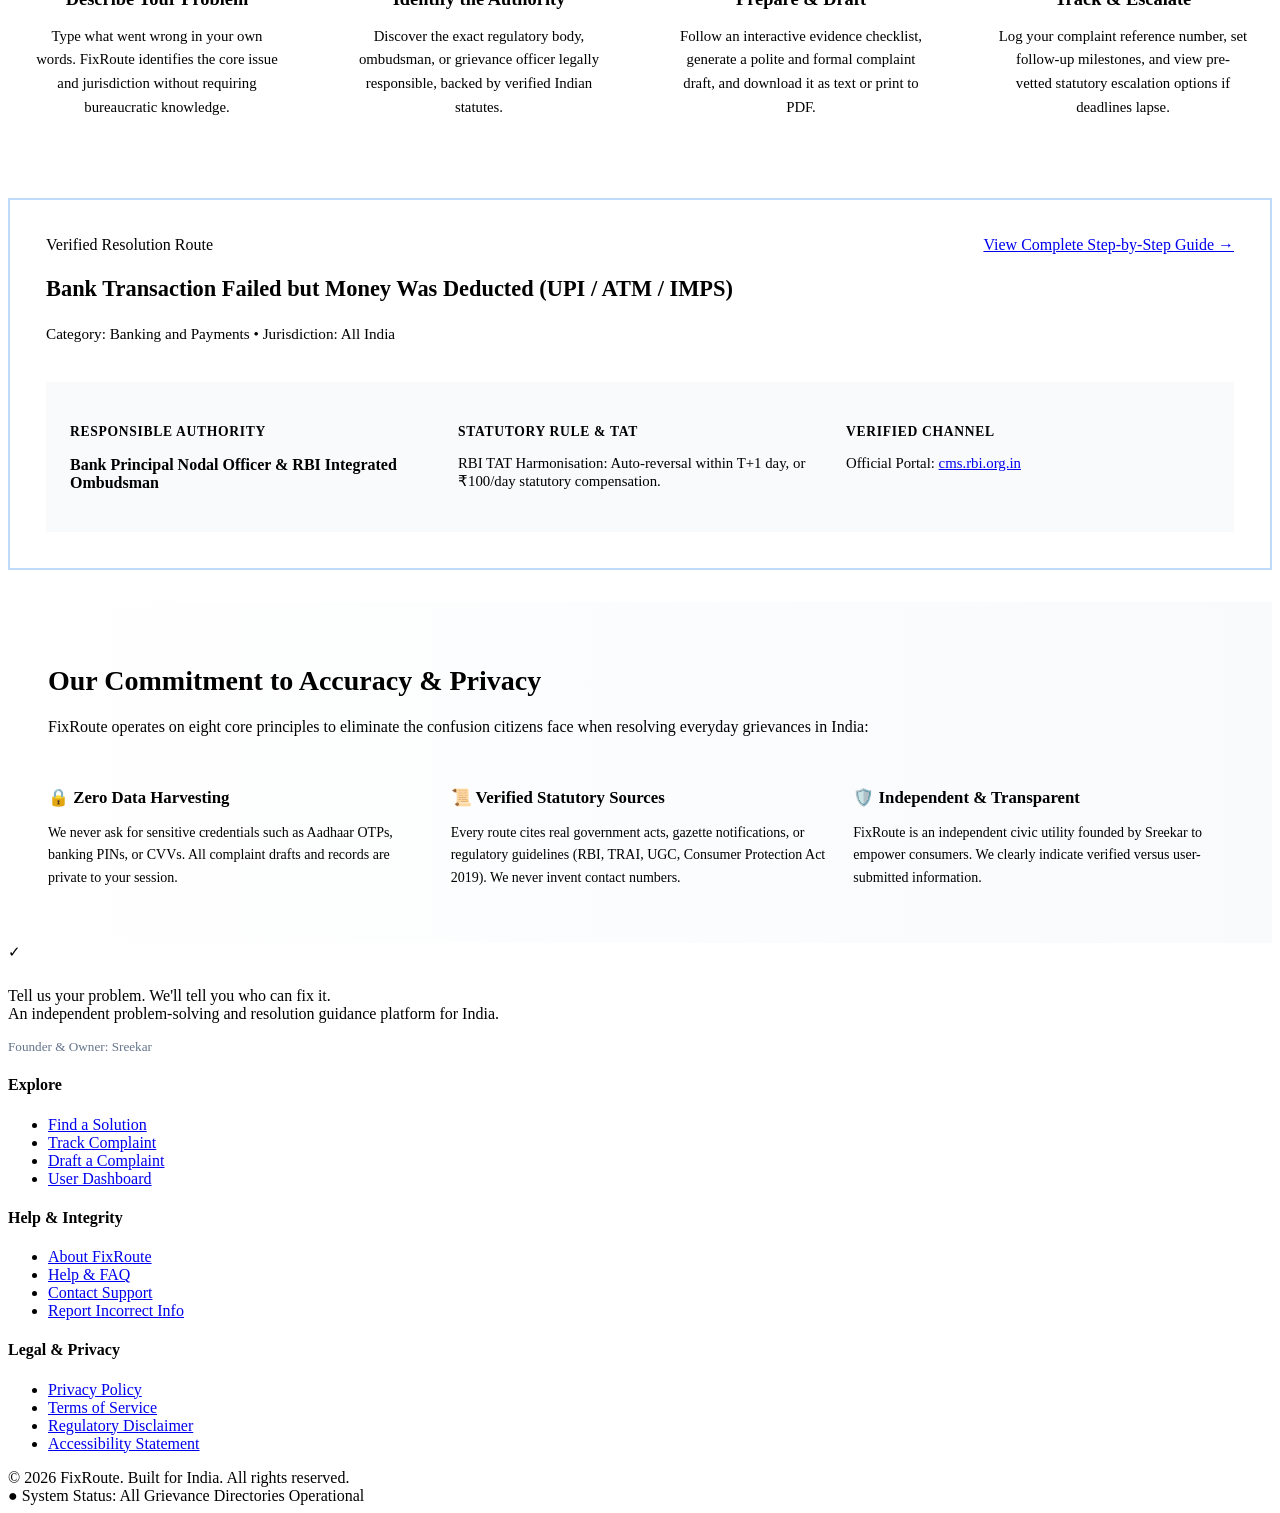
==== commit f93df4d3: "Update index.html" ====
--- a/frontend/index.html
+++ b/frontend/index.html
@@ -5,9 +5,9 @@
   <meta name="viewport" content="width=device-width, initial-scale=1.0">
   <title>FixRoute — Tell us your problem. We'll tell you who can fix it.</title>
   <meta name="description" content="FixRoute is India's problem-solving and complaint-routing platform. Identify responsible authorities, gather evidence, draft complaints, and track resolutions.">
- <link rel="stylesheet" href="css/brand.css">
-<link rel="stylesheet" href="css/layout.css">
-<link rel="stylesheet" href="css/components.css">
+ <link rel="stylesheet" href="/css/brand.css">
+<link rel="stylesheet" href="/css/layout.css">
+<link rel="stylesheet" href="/css/components.css">
   <link rel="preconnect" href="https://fonts.googleapis.com">
   <link rel="preconnect" href="https://fonts.gstatic.com" crossorigin>
   <link href="https://fonts.googleapis.com/css2?family=Inter:wght@400;500;600;700;800&display=swap" rel="stylesheet">
@@ -23,12 +23,12 @@
       </a>
       <ul class="nav-links" id="nav-links">
         <li><a href="/" class="nav-link active">Home</a></li>
-       <li><a href="search.html" class="nav-link">Find a Solution</a></li>
+       <li><a href="/search.html" class="nav-link">Find a Solution</a></li>
         <li><a href="#categories" class="nav-link">Categories</a></li>
         <li><a href="#how-it-works" class="nav-link">How It Works</a></li>
-        <li><a href="tracker.html" class="nav-link">Track Complaint</a></li>
-        <li><a href="complaint-generator.html" class="nav-link">Draft Complaint</a></li>
-       <li><a href="about.html" class="nav-link">About</a></li>
+        <li><a href="/tracker.html" class="nav-link">Track Complaint</a></li>
+        <li><a href="/complaint-generator.html" class="nav-link">Draft Complaint</a></li>
+       <li><a href="/about.html" class="nav-link">About</a></li>
       </ul>
       <div class="nav-auth" id="nav-auth-container">
         <!-- Injected dynamically by nav.js -->
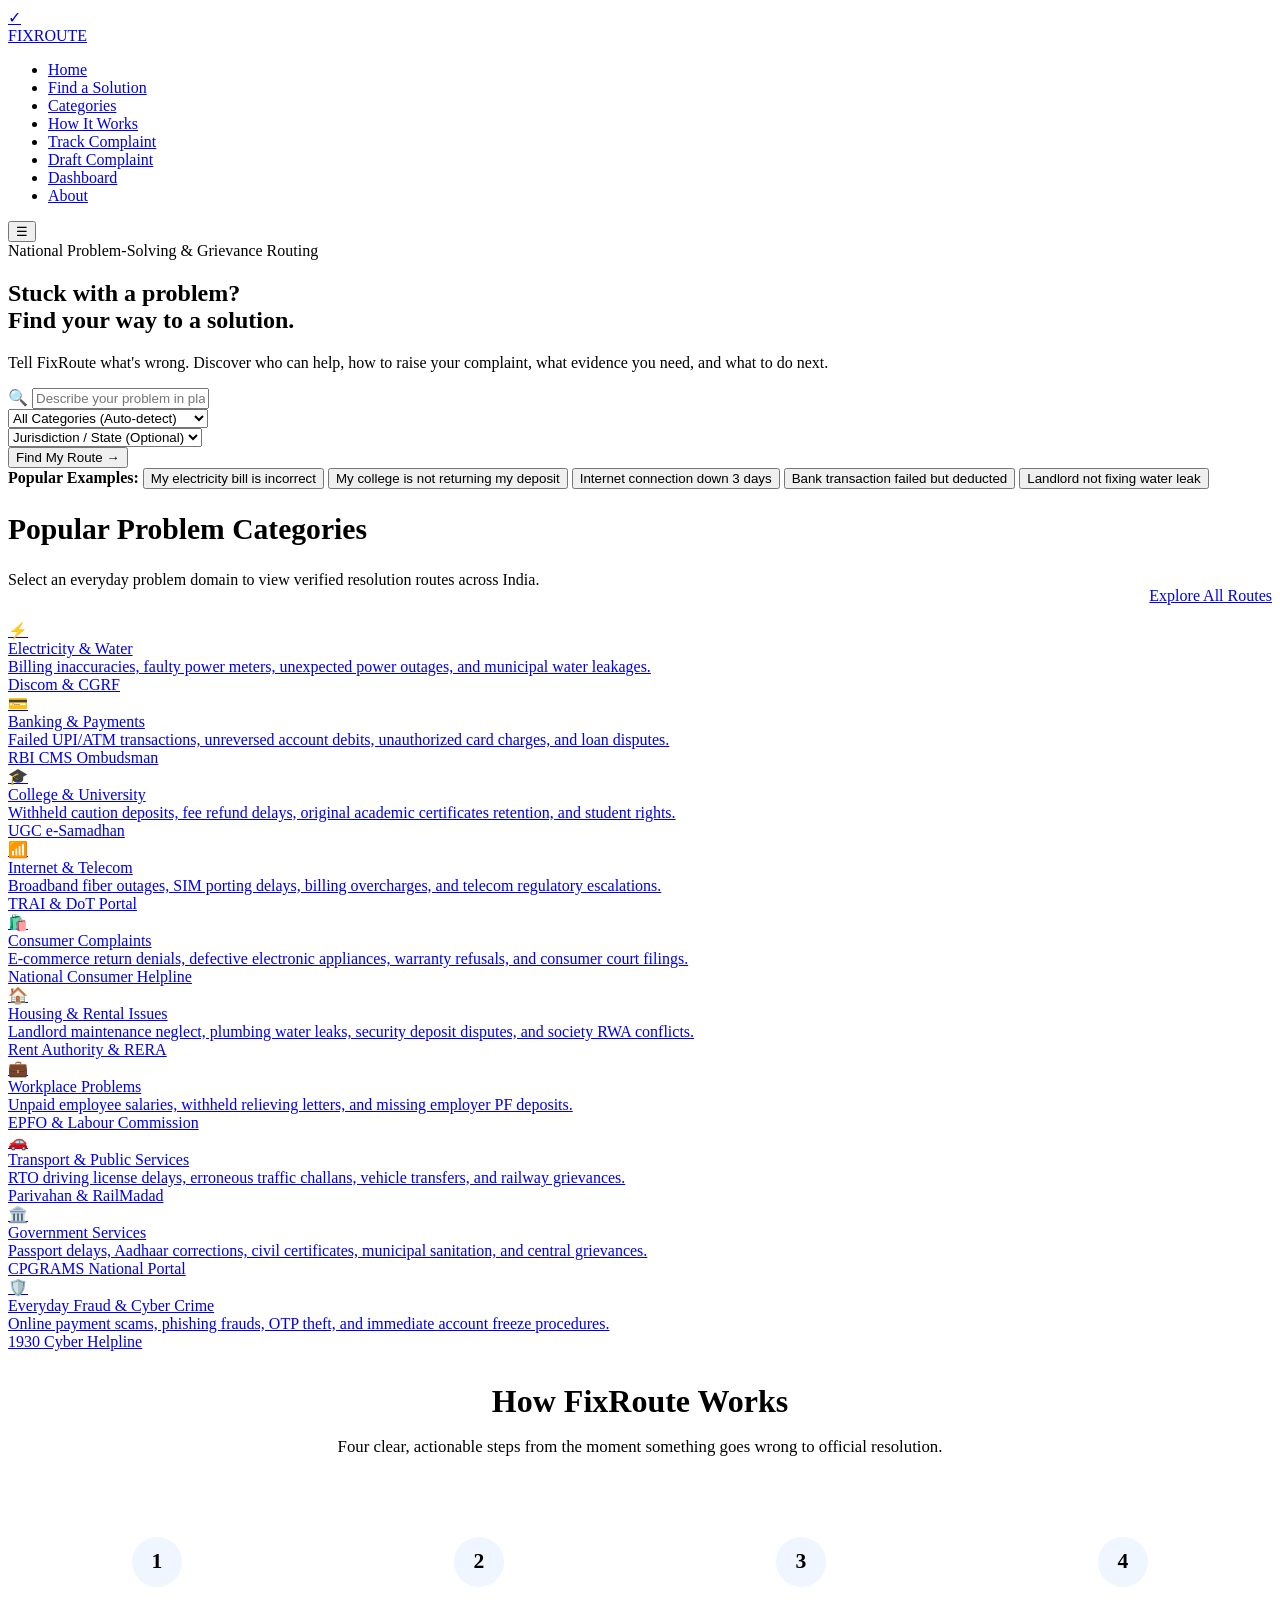
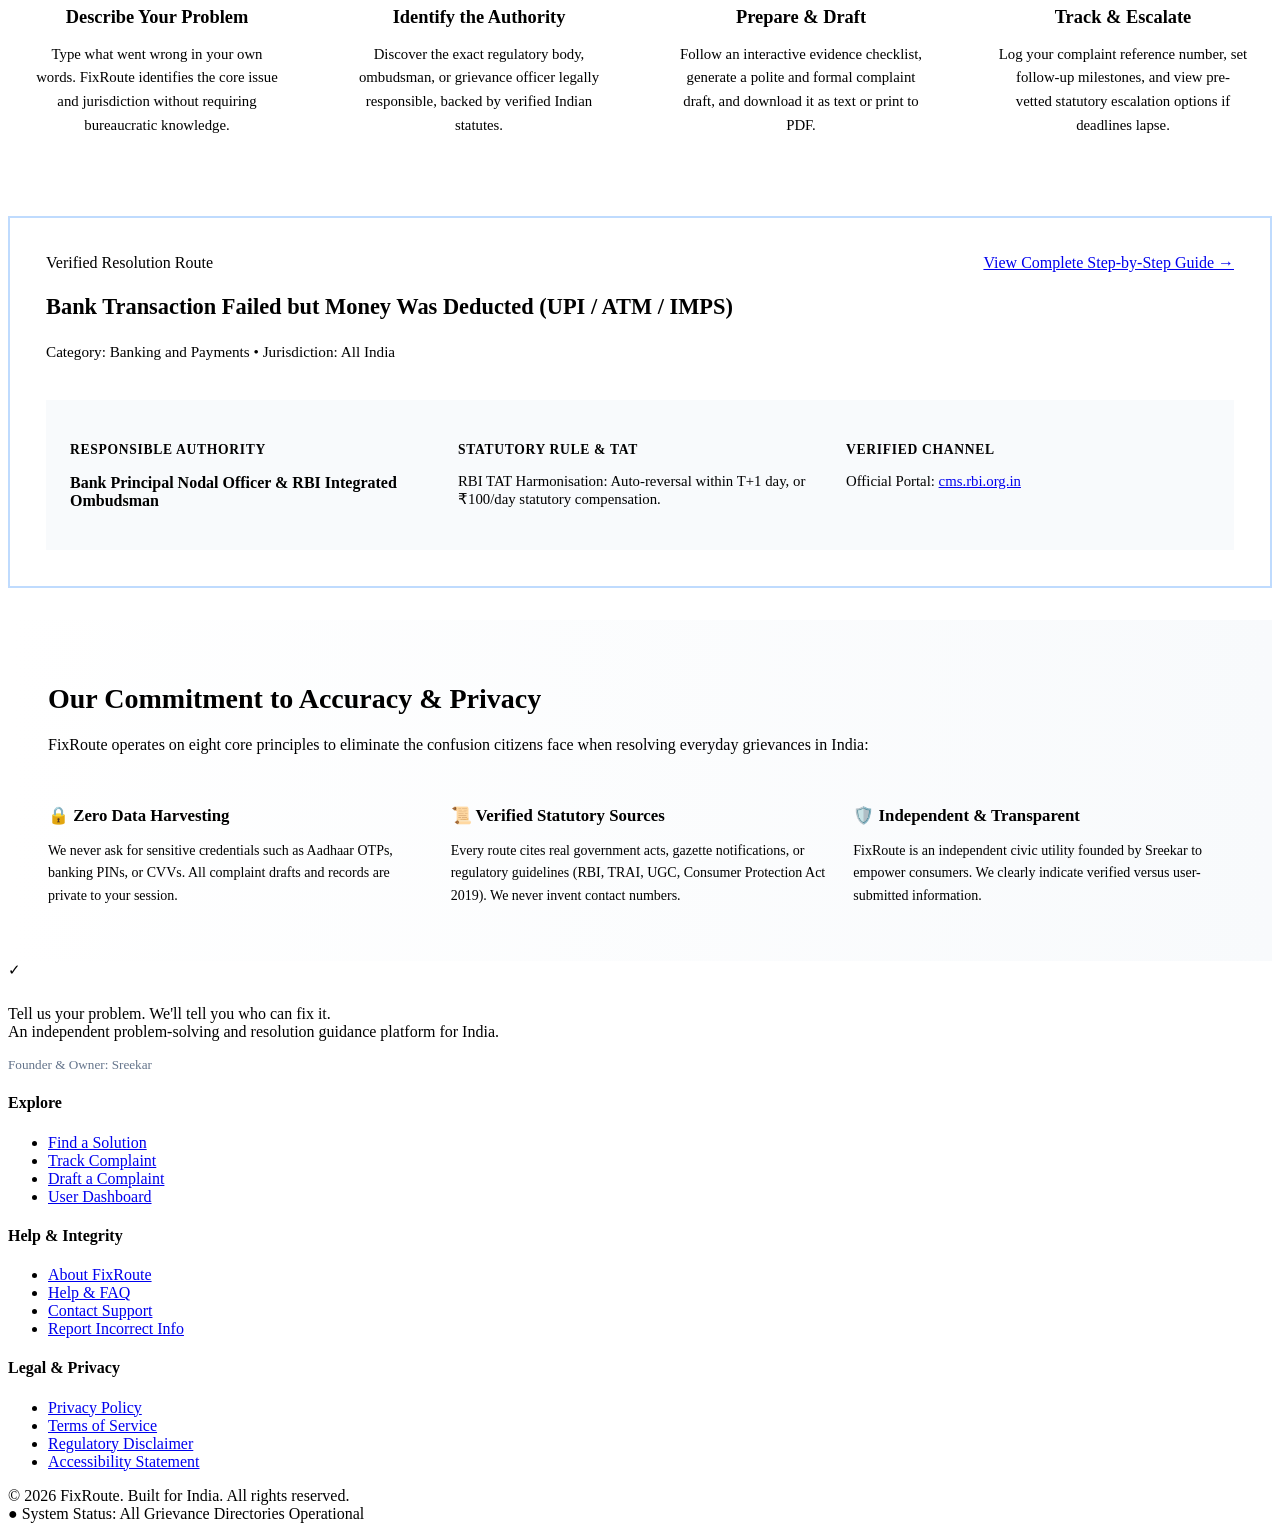
==== commit 3c0ea2a0: "Update Home link to point to index.html" ====
--- a/frontend/index.html
+++ b/frontend/index.html
@@ -22,12 +22,13 @@
         <span>FIXROUTE</span>
       </a>
       <ul class="nav-links" id="nav-links">
-        <li><a href="/" class="nav-link active">Home</a></li>
+       <li><a href="/index.html" class="nav-link active">Home</a></li>
        <li><a href="/search.html" class="nav-link">Find a Solution</a></li>
         <li><a href="#categories" class="nav-link">Categories</a></li>
         <li><a href="#how-it-works" class="nav-link">How It Works</a></li>
         <li><a href="/tracker.html" class="nav-link">Track Complaint</a></li>
         <li><a href="/complaint-generator.html" class="nav-link">Draft Complaint</a></li>
+        <li><a href="/dashboard.html" class="nav-link">Dashboard</a></li>
        <li><a href="/about.html" class="nav-link">About</a></li>
       </ul>
       <div class="nav-auth" id="nav-auth-container">
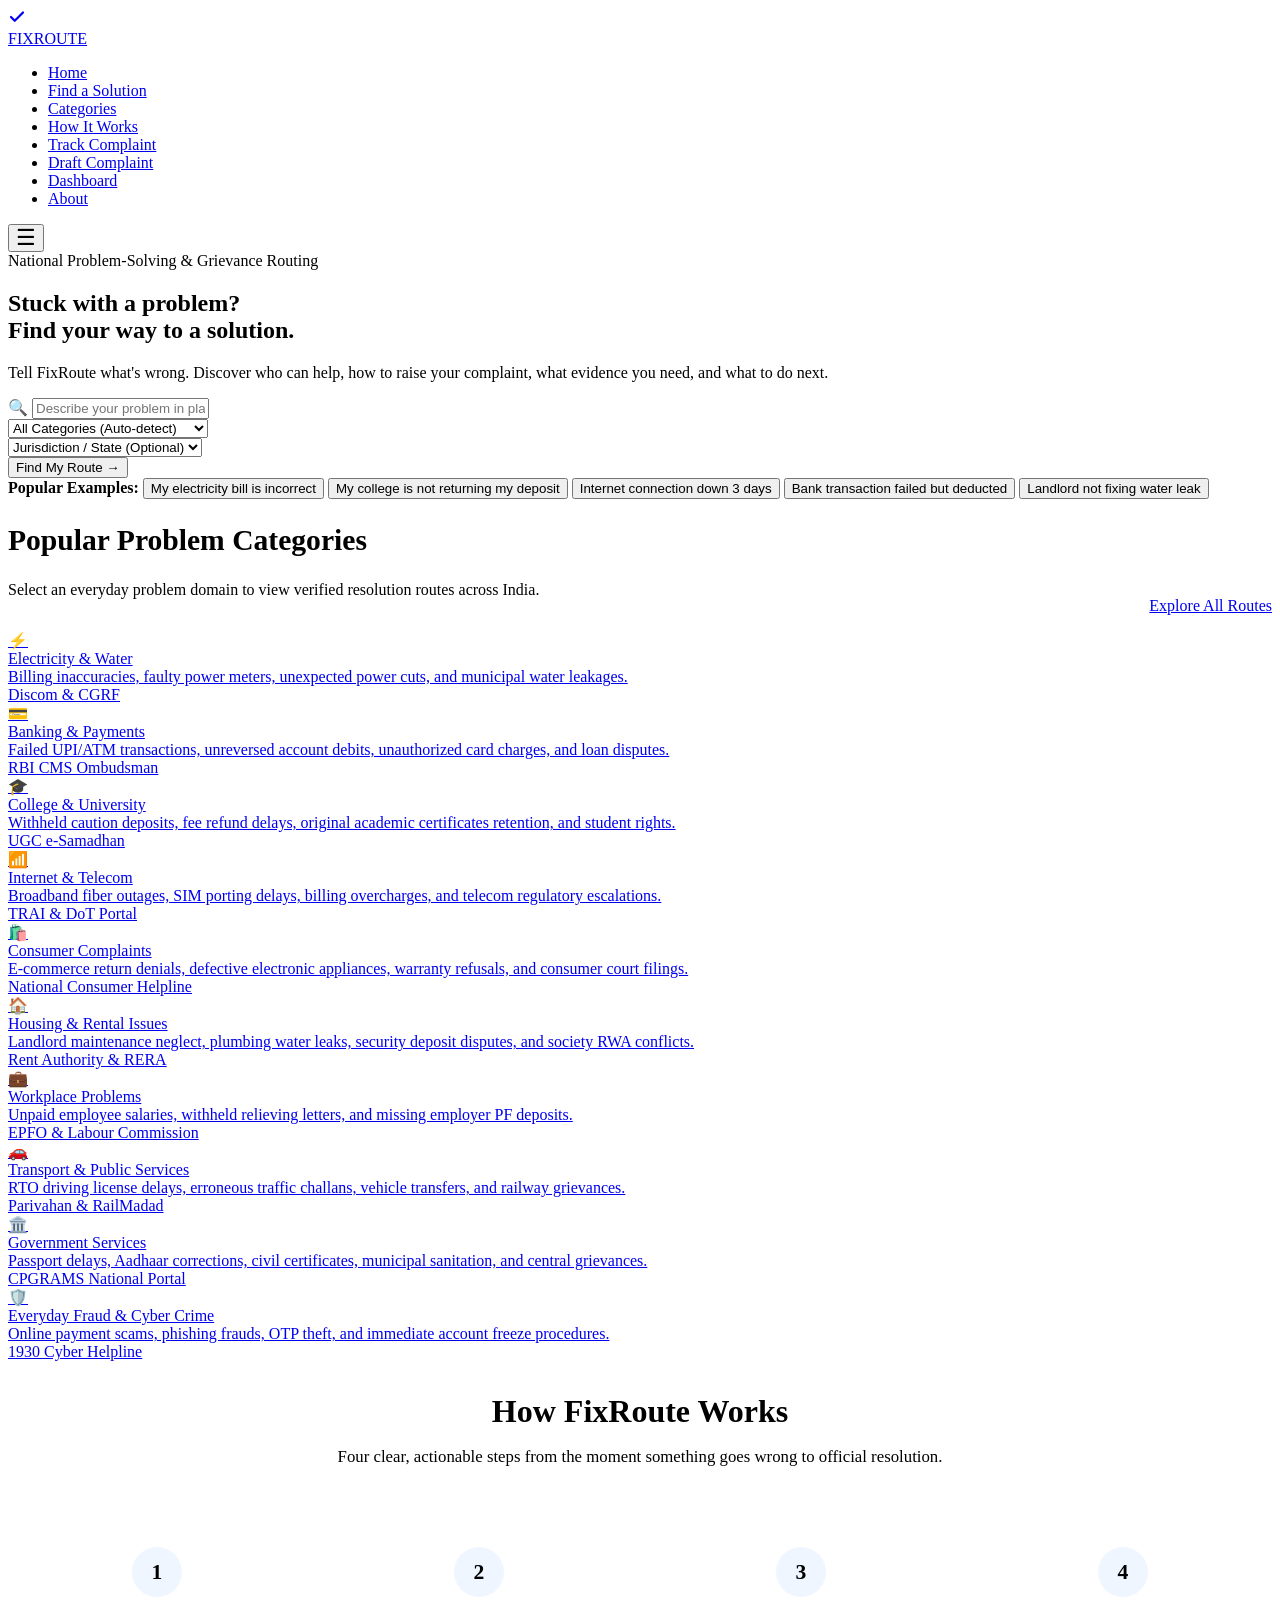
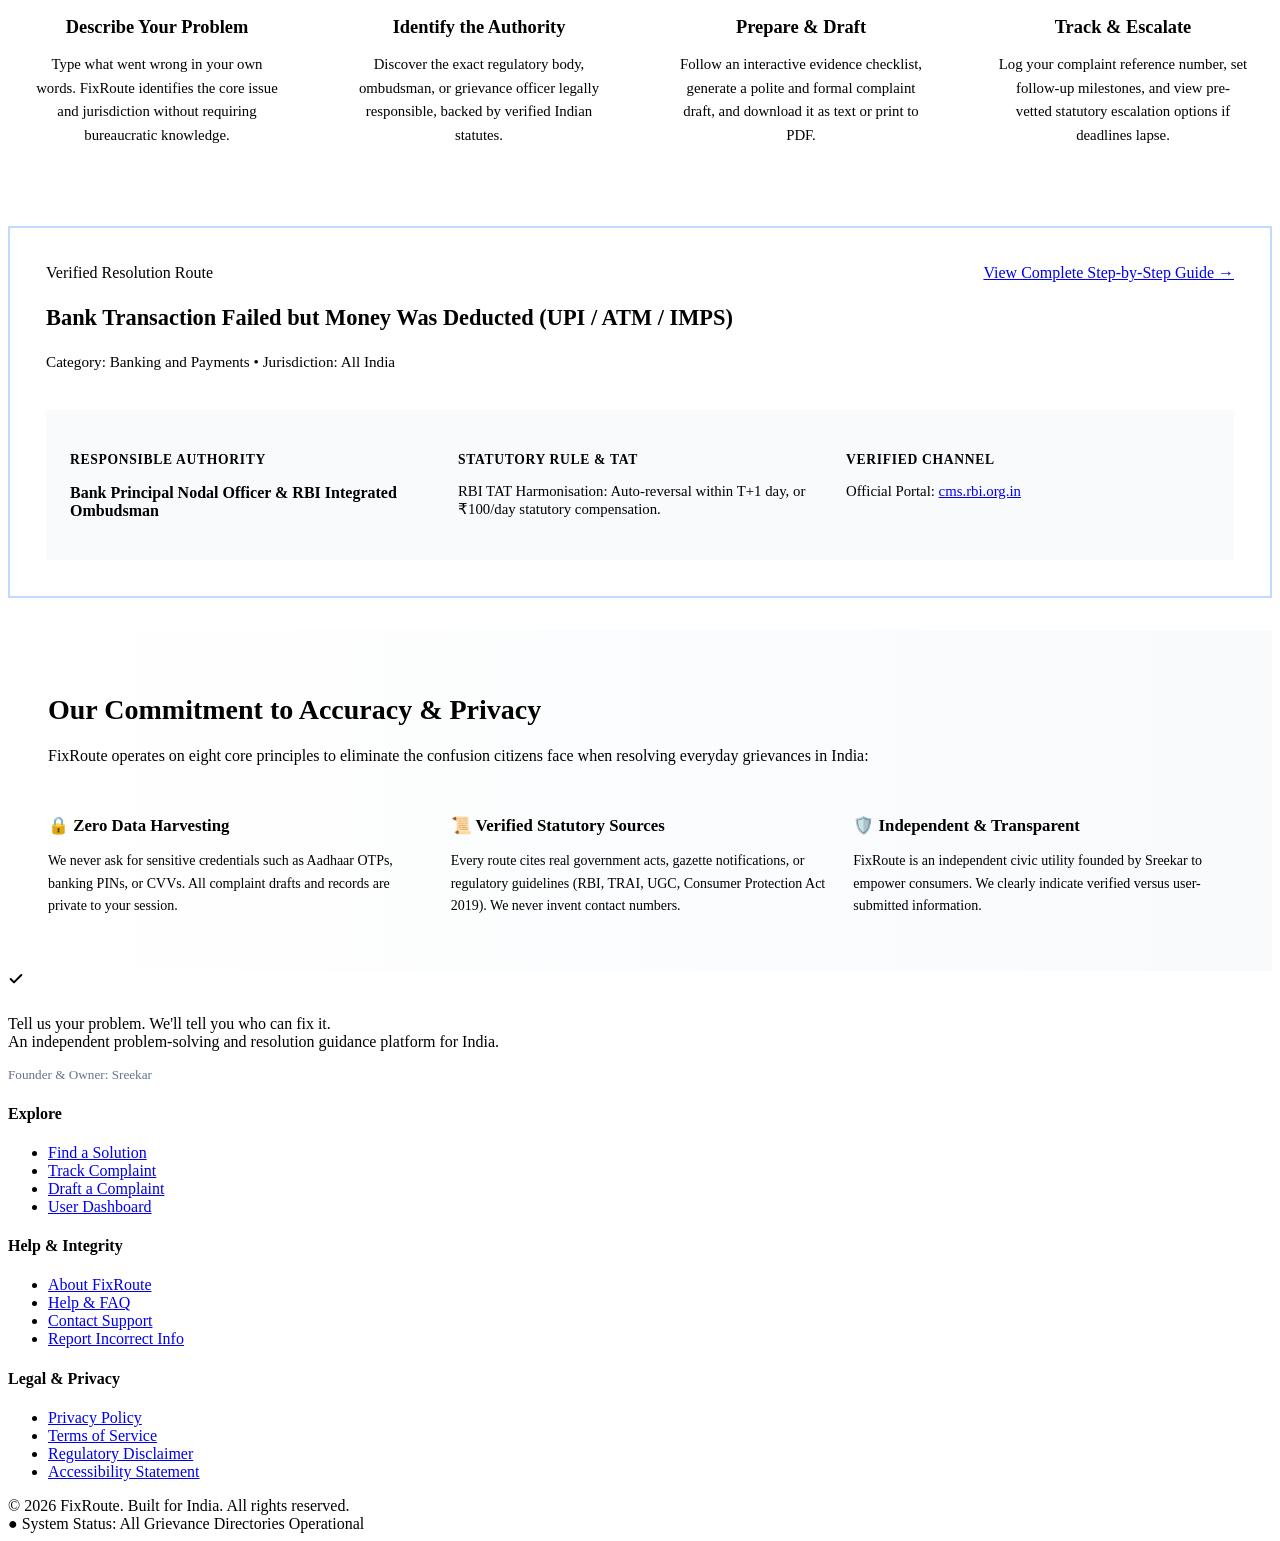
==== commit 31dbaa69: "fix: resolve static asset 404s, add cleanUrls configuration, standardize navigation links, and enabl" ====
--- a/frontend/index.html
+++ b/frontend/index.html
@@ -5,9 +5,9 @@
   <meta name="viewport" content="width=device-width, initial-scale=1.0">
   <title>FixRoute — Tell us your problem. We'll tell you who can fix it.</title>
   <meta name="description" content="FixRoute is India's problem-solving and complaint-routing platform. Identify responsible authorities, gather evidence, draft complaints, and track resolutions.">
- <link rel="stylesheet" href="/css/brand.css">
-<link rel="stylesheet" href="/css/layout.css">
-<link rel="stylesheet" href="/css/components.css">
+  <link rel="stylesheet" href="/css/brand.css">
+  <link rel="stylesheet" href="/css/layout.css">
+  <link rel="stylesheet" href="/css/components.css">
   <link rel="preconnect" href="https://fonts.googleapis.com">
   <link rel="preconnect" href="https://fonts.gstatic.com" crossorigin>
   <link href="https://fonts.googleapis.com/css2?family=Inter:wght@400;500;600;700;800&display=swap" rel="stylesheet">
@@ -17,31 +17,35 @@
   <!-- Navigation Bar -->
   <header class="site-header">
     <div class="header-container">
-      <a href="/" class="brand-logo">
-        <div class="brand-icon">✓</div>
+      <a href="/index.html" class="brand-logo">
+        <div class="brand-icon">
+          <svg width="18" height="18" viewBox="0 0 24 24" fill="none" stroke="currentColor" stroke-width="3" stroke-linecap="round" stroke-linejoin="round"><polyline points="20 6 9 17 4 12"/></svg>
+        </div>
         <span>FIXROUTE</span>
       </a>
       <ul class="nav-links" id="nav-links">
-       <li><a href="/index.html" class="nav-link active">Home</a></li>
-       <li><a href="/search.html" class="nav-link">Find a Solution</a></li>
+        <li><a href="/index.html" class="nav-link active">Home</a></li>
+        <li><a href="/search.html" class="nav-link">Find a Solution</a></li>
         <li><a href="#categories" class="nav-link">Categories</a></li>
         <li><a href="#how-it-works" class="nav-link">How It Works</a></li>
         <li><a href="/tracker.html" class="nav-link">Track Complaint</a></li>
         <li><a href="/complaint-generator.html" class="nav-link">Draft Complaint</a></li>
         <li><a href="/dashboard.html" class="nav-link">Dashboard</a></li>
-       <li><a href="/about.html" class="nav-link">About</a></li>
+        <li><a href="/about.html" class="nav-link">About</a></li>
       </ul>
       <div class="nav-auth" id="nav-auth-container">
         <!-- Injected dynamically by nav.js -->
       </div>
-      <button class="mobile-toggle" id="mobile-menu-toggle" aria-label="Toggle Navigation Menu">☰</button>
+      <button class="mobile-toggle" id="mobile-menu-toggle" aria-label="Toggle Navigation Menu">
+        <span style="font-size: 1.4rem; line-height: 1;">&#9776;</span>
+      </button>
     </div>
   </header>
 
   <!-- Hero Section -->
   <section class="hero-section">
     <div class="hero-content">
-      <div class="hero-tagline">National Problem-Solving & Grievance Routing</div>
+      <div class="hero-tagline">National Problem-Solving &amp; Grievance Routing</div>
       <h1 class="hero-title">Stuck with a problem?<br>Find your way to a solution.</h1>
       <p class="hero-subtitle">
         Tell FixRoute what's wrong. Discover who can help, how to raise your complaint, what evidence you need, and what to do next.
@@ -69,7 +73,7 @@
                 <option value="workplace-problems">Workplace Problems</option>
                 <option value="transport-public">Transport and Public Services</option>
                 <option value="government-services">Government Services</option>
-                <option value="cybercrime-fraud">Cyber Crime & Fraud</option>
+                <option value="cybercrime-fraud">Cyber Crime &amp; Fraud</option>
               </select>
             </div>
             <div>
@@ -118,77 +122,76 @@
           Select an everyday problem domain to view verified resolution routes across India.
         </p>
       </div>
-      <a href="/search" class="btn btn-outline btn-sm">Explore All Routes</a>
+      <a href="/search.html" class="btn btn-outline btn-sm">Explore All Routes</a>
     </div>
 
     <div class="categories-grid" id="categories-container">
-      <!-- Loaded dynamically via JavaScript with fallback -->
-      <a href="/search?category=electricity-water" class="category-card">
+      <a href="/search.html?category=electricity-water" class="category-card">
         <div class="category-icon-box">⚡</div>
-        <div class="category-title">Electricity & Water</div>
-        <div class="category-desc">Billing inaccuracies, faulty power meters, unexpected power outages, and municipal water leakages.</div>
-        <span class="badge badge-category" style="align-self: flex-start;">Discom & CGRF</span>
-      </a>
-
-      <a href="/search?category=banking-payments" class="category-card">
+        <div class="category-title">Electricity &amp; Water</div>
+        <div class="category-desc">Billing inaccuracies, faulty power meters, unexpected power cuts, and municipal water leakages.</div>
+        <span class="badge badge-category" style="align-self: flex-start;">Discom &amp; CGRF</span>
+      </a>
+
+      <a href="/search.html?category=banking-payments" class="category-card">
         <div class="category-icon-box">💳</div>
-        <div class="category-title">Banking & Payments</div>
+        <div class="category-title">Banking &amp; Payments</div>
         <div class="category-desc">Failed UPI/ATM transactions, unreversed account debits, unauthorized card charges, and loan disputes.</div>
         <span class="badge badge-category" style="align-self: flex-start;">RBI CMS Ombudsman</span>
       </a>
 
-      <a href="/search?category=college-university" class="category-card">
+      <a href="/search.html?category=college-university" class="category-card">
         <div class="category-icon-box">🎓</div>
-        <div class="category-title">College & University</div>
+        <div class="category-title">College &amp; University</div>
         <div class="category-desc">Withheld caution deposits, fee refund delays, original academic certificates retention, and student rights.</div>
         <span class="badge badge-category" style="align-self: flex-start;">UGC e-Samadhan</span>
       </a>
 
-      <a href="/search?category=internet-telecom" class="category-card">
+      <a href="/search.html?category=internet-telecom" class="category-card">
         <div class="category-icon-box">📶</div>
-        <div class="category-title">Internet & Telecom</div>
+        <div class="category-title">Internet &amp; Telecom</div>
         <div class="category-desc">Broadband fiber outages, SIM porting delays, billing overcharges, and telecom regulatory escalations.</div>
-        <span class="badge badge-category" style="align-self: flex-start;">TRAI & DoT Portal</span>
-      </a>
-
-      <a href="/search?category=consumer-complaints" class="category-card">
+        <span class="badge badge-category" style="align-self: flex-start;">TRAI &amp; DoT Portal</span>
+      </a>
+
+      <a href="/search.html?category=consumer-complaints" class="category-card">
         <div class="category-icon-box">🛍️</div>
         <div class="category-title">Consumer Complaints</div>
         <div class="category-desc">E-commerce return denials, defective electronic appliances, warranty refusals, and consumer court filings.</div>
         <span class="badge badge-category" style="align-self: flex-start;">National Consumer Helpline</span>
       </a>
 
-      <a href="/search?category=housing-rental" class="category-card">
+      <a href="/search.html?category=housing-rental" class="category-card">
         <div class="category-icon-box">🏠</div>
-        <div class="category-title">Housing & Rental Issues</div>
+        <div class="category-title">Housing &amp; Rental Issues</div>
         <div class="category-desc">Landlord maintenance neglect, plumbing water leaks, security deposit disputes, and society RWA conflicts.</div>
-        <span class="badge badge-category" style="align-self: flex-start;">Rent Authority & RERA</span>
-      </a>
-
-      <a href="/search?category=workplace-problems" class="category-card">
+        <span class="badge badge-category" style="align-self: flex-start;">Rent Authority &amp; RERA</span>
+      </a>
+
+      <a href="/search.html?category=workplace-problems" class="category-card">
         <div class="category-icon-box">💼</div>
         <div class="category-title">Workplace Problems</div>
         <div class="category-desc">Unpaid employee salaries, withheld relieving letters, and missing employer PF deposits.</div>
-        <span class="badge badge-category" style="align-self: flex-start;">EPFO & Labour Commission</span>
-      </a>
-
-      <a href="/search?category=transport-public" class="category-card">
+        <span class="badge badge-category" style="align-self: flex-start;">EPFO &amp; Labour Commission</span>
+      </a>
+
+      <a href="/search.html?category=transport-public" class="category-card">
         <div class="category-icon-box">🚗</div>
-        <div class="category-title">Transport & Public Services</div>
+        <div class="category-title">Transport &amp; Public Services</div>
         <div class="category-desc">RTO driving license delays, erroneous traffic challans, vehicle transfers, and railway grievances.</div>
-        <span class="badge badge-category" style="align-self: flex-start;">Parivahan & RailMadad</span>
-      </a>
-
-      <a href="/search?category=government-services" class="category-card">
+        <span class="badge badge-category" style="align-self: flex-start;">Parivahan &amp; RailMadad</span>
+      </a>
+
+      <a href="/search.html?category=government-services" class="category-card">
         <div class="category-icon-box">🏛️</div>
         <div class="category-title">Government Services</div>
         <div class="category-desc">Passport delays, Aadhaar corrections, civil certificates, municipal sanitation, and central grievances.</div>
         <span class="badge badge-category" style="align-self: flex-start;">CPGRAMS National Portal</span>
       </a>
 
-      <a href="/search?category=cybercrime-fraud" class="category-card">
+      <a href="/search.html?category=cybercrime-fraud" class="category-card">
         <div class="category-icon-box">🛡️</div>
-        <div class="category-title">Everyday Fraud & Cyber Crime</div>
+        <div class="category-title">Everyday Fraud &amp; Cyber Crime</div>
         <div class="category-desc">Online payment scams, phishing frauds, OTP theft, and immediate account freeze procedures.</div>
         <span class="badge badge-category" style="align-self: flex-start;">1930 Cyber Helpline</span>
       </a>
@@ -223,7 +226,7 @@
 
       <div class="card" style="text-align: center; padding: 2rem 1.5rem;">
         <div style="width: 50px; height: 50px; background: #EFF6FF; color: var(--secondary-blue); border-radius: 50%; display: flex; align-items: center; justify-content: center; font-size: 1.35rem; font-weight: 800; margin: 0 auto 1.25rem;">3</div>
-        <h3 style="font-size: 1.15rem; margin-bottom: 0.5rem;">Prepare & Draft</h3>
+        <h3 style="font-size: 1.15rem; margin-bottom: 0.5rem;">Prepare &amp; Draft</h3>
         <p style="font-size: 0.925rem; color: var(--text-muted); line-height: 1.6;">
           Follow an interactive evidence checklist, generate a polite and formal complaint draft, and download it as text or print to PDF.
         </p>
@@ -231,7 +234,7 @@
 
       <div class="card" style="text-align: center; padding: 2rem 1.5rem;">
         <div style="width: 50px; height: 50px; background: #EFF6FF; color: var(--secondary-blue); border-radius: 50%; display: flex; align-items: center; justify-content: center; font-size: 1.35rem; font-weight: 800; margin: 0 auto 1.25rem;">4</div>
-        <h3 style="font-size: 1.15rem; margin-bottom: 0.5rem;">Track & Escalate</h3>
+        <h3 style="font-size: 1.15rem; margin-bottom: 0.5rem;">Track &amp; Escalate</h3>
         <p style="font-size: 0.925rem; color: var(--text-muted); line-height: 1.6;">
           Log your complaint reference number, set follow-up milestones, and view pre-vetted statutory escalation options if deadlines lapse.
         </p>
@@ -248,16 +251,16 @@
           <h3 style="font-size: 1.4rem; color: var(--primary-navy);">Bank Transaction Failed but Money Was Deducted (UPI / ATM / IMPS)</h3>
           <p style="color: var(--text-muted); font-size: 0.95rem;">Category: Banking and Payments &bull; Jurisdiction: All India</p>
         </div>
-        <a href="/route-detail?id=bank-transaction-failed-money-deducted" class="btn btn-primary btn-sm">View Complete Step-by-Step Guide &rarr;</a>
+        <a href="/route-detail.html?id=bank-transaction-failed-money-deducted" class="btn btn-primary btn-sm">View Complete Step-by-Step Guide &rarr;</a>
       </div>
 
       <div style="display: grid; grid-template-columns: repeat(auto-fit, minmax(280px, 1fr)); gap: 1.5rem; margin-top: 1.5rem; background: #F8FAFC; padding: 1.5rem; border-radius: var(--radius-md);">
         <div>
           <h4 style="font-size: 0.85rem; text-transform: uppercase; color: var(--text-muted); letter-spacing: 0.05em; margin-bottom: 0.35rem;">Responsible Authority</h4>
-          <p style="font-weight: 700; color: var(--primary-navy);">Bank Principal Nodal Officer & RBI Integrated Ombudsman</p>
-        </div>
-        <div>
-          <h4 style="font-size: 0.85rem; text-transform: uppercase; color: var(--text-muted); letter-spacing: 0.05em; margin-bottom: 0.35rem;">Statutory Rule & TAT</h4>
+          <p style="font-weight: 700; color: var(--primary-navy);">Bank Principal Nodal Officer &amp; RBI Integrated Ombudsman</p>
+        </div>
+        <div>
+          <h4 style="font-size: 0.85rem; text-transform: uppercase; color: var(--text-muted); letter-spacing: 0.05em; margin-bottom: 0.35rem;">Statutory Rule &amp; TAT</h4>
           <p style="font-size: 0.925rem;">RBI TAT Harmonisation: Auto-reversal within T+1 day, or ₹100/day statutory compensation.</p>
         </div>
         <div>
@@ -271,7 +274,7 @@
   <!-- Trust & Transparency Section -->
   <section class="container" style="margin-top: 2rem;">
     <div class="card" style="padding: 2.5rem; background: linear-gradient(to right, #FFFFFF, #F8FAFC);">
-      <h2 style="font-size: 1.75rem; margin-bottom: 1rem;">Our Commitment to Accuracy & Privacy</h2>
+      <h2 style="font-size: 1.75rem; margin-bottom: 1rem;">Our Commitment to Accuracy &amp; Privacy</h2>
       <p style="color: var(--text-muted); line-height: 1.7; font-size: 1rem; margin-bottom: 1.5rem;">
         FixRoute operates on eight core principles to eliminate the confusion citizens face when resolving everyday grievances in India:
       </p>
@@ -292,7 +295,7 @@
         </div>
 
         <div>
-          <h4 style="font-size: 1.05rem; margin-bottom: 0.35rem; color: var(--primary-navy);">🛡️ Independent & Transparent</h4>
+          <h4 style="font-size: 1.05rem; margin-bottom: 0.35rem; color: var(--primary-navy);">🛡️ Independent &amp; Transparent</h4>
           <p style="font-size: 0.875rem; color: var(--text-muted); line-height: 1.6;">
             FixRoute is an independent civic utility founded by Sreekar to empower consumers. We clearly indicate verified versus user-submitted information.
           </p>
@@ -306,7 +309,9 @@
     <div class="footer-container">
       <div class="footer-brand">
         <div style="display:flex; align-items:center; gap:0.5rem; margin-bottom:0.75rem;">
-          <div class="brand-icon" style="width:28px; height:28px; font-size:0.95rem;">✓</div>
+          <div class="brand-icon" style="width:28px; height:28px; font-size:0.95rem;">
+            <svg width="16" height="16" viewBox="0 0 24 24" fill="none" stroke="currentColor" stroke-width="3" stroke-linecap="round" stroke-linejoin="round"><polyline points="20 6 9 17 4 12"/></svg>
+          </div>
           <span style="font-size:1.3rem; font-weight:800; color:white;">FIXROUTE</span>
         </div>
         <p style="margin-bottom: 1rem;">
@@ -314,37 +319,37 @@
           An independent problem-solving and resolution guidance platform for India.
         </p>
         <p style="font-size: 0.825rem; color: #64748B;">
-          Founder & Owner: Sreekar
+          Founder &amp; Owner: Sreekar
         </p>
       </div>
 
       <div class="footer-col">
         <h4>Explore</h4>
         <ul>
-          <li><a href="/search">Find a Solution</a></li>
-          <li><a href="/tracker">Track Complaint</a></li>
-          <li><a href="/complaint-generator">Draft a Complaint</a></li>
-          <li><a href="/dashboard">User Dashboard</a></li>
+          <li><a href="/search.html">Find a Solution</a></li>
+          <li><a href="/tracker.html">Track Complaint</a></li>
+          <li><a href="/complaint-generator.html">Draft a Complaint</a></li>
+          <li><a href="/dashboard.html">User Dashboard</a></li>
         </ul>
       </div>
 
       <div class="footer-col">
-        <h4>Help & Integrity</h4>
+        <h4>Help &amp; Integrity</h4>
         <ul>
-          <li><a href="/about">About FixRoute</a></li>
-          <li><a href="/help">Help & FAQ</a></li>
-          <li><a href="/help#contact">Contact Support</a></li>
+          <li><a href="/about.html">About FixRoute</a></li>
+          <li><a href="/help.html">Help &amp; FAQ</a></li>
+          <li><a href="/help.html#contact">Contact Support</a></li>
           <li><a href="javascript:void(0)" onclick="openCorrectionModal()">Report Incorrect Info</a></li>
         </ul>
       </div>
 
       <div class="footer-col">
-        <h4>Legal & Privacy</h4>
+        <h4>Legal &amp; Privacy</h4>
         <ul>
-          <li><a href="/privacy">Privacy Policy</a></li>
-          <li><a href="/terms">Terms of Service</a></li>
-          <li><a href="/terms#disclaimer">Regulatory Disclaimer</a></li>
-          <li><a href="/terms#accessibility">Accessibility Statement</a></li>
+          <li><a href="/privacy.html">Privacy Policy</a></li>
+          <li><a href="/terms.html">Terms of Service</a></li>
+          <li><a href="/terms.html#disclaimer">Regulatory Disclaimer</a></li>
+          <li><a href="/terms.html#accessibility">Accessibility Statement</a></li>
         </ul>
       </div>
     </div>
@@ -358,8 +363,8 @@
   </footer>
 
   <!-- Scripts -->
-  <script src="/static/js/api.js"></script>
-  <script src="/static/js/nav.js"></script>
+  <script src="/js/api.js"></script>
+  <script src="/js/nav.js"></script>
   <script>
     function populateHeroQuery(text) {
       const input = document.getElementById("hero-query-input");
@@ -380,7 +385,7 @@
       if (category) params.append("category", category);
       if (state) params.append("state", state);
 
-      window.location.href = `/search?${params.toString()}`;
+      window.location.href = `/search.html?${params.toString()}`;
     }
 
     function openCorrectionModal() {
